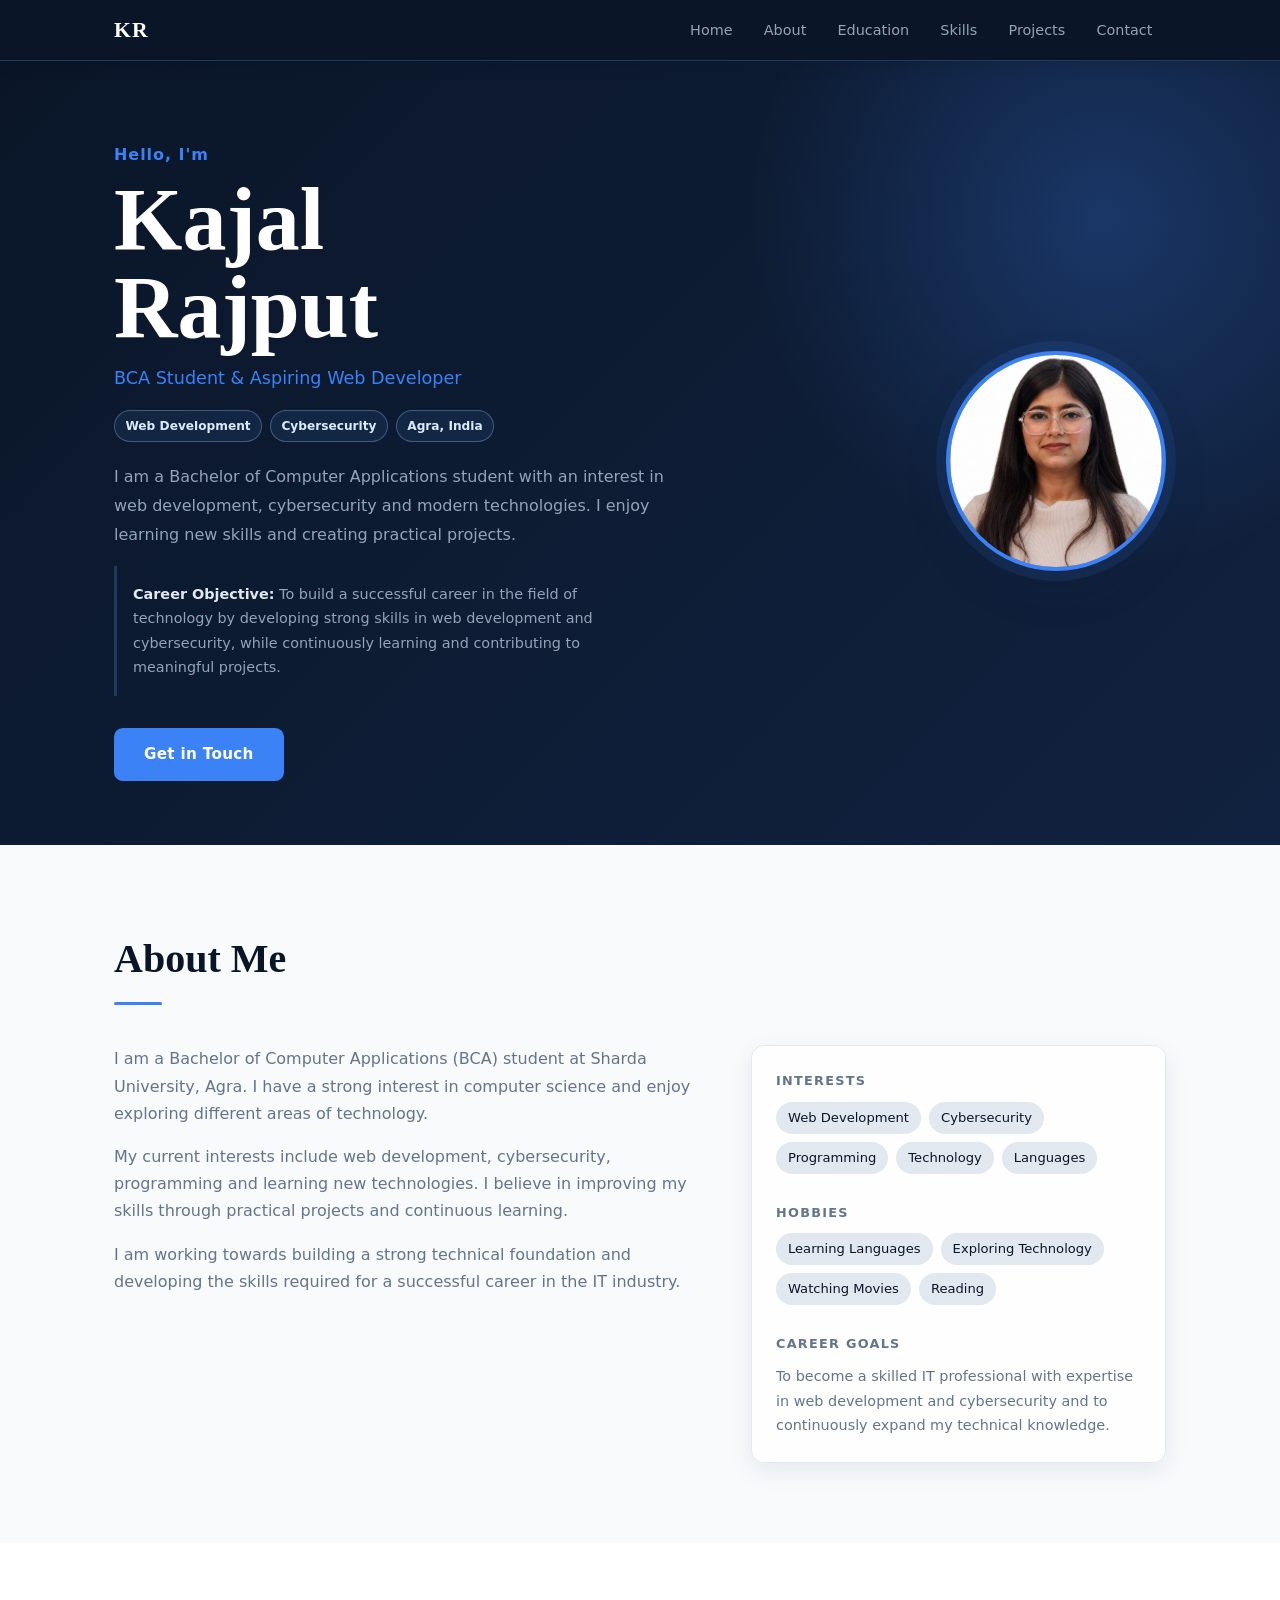
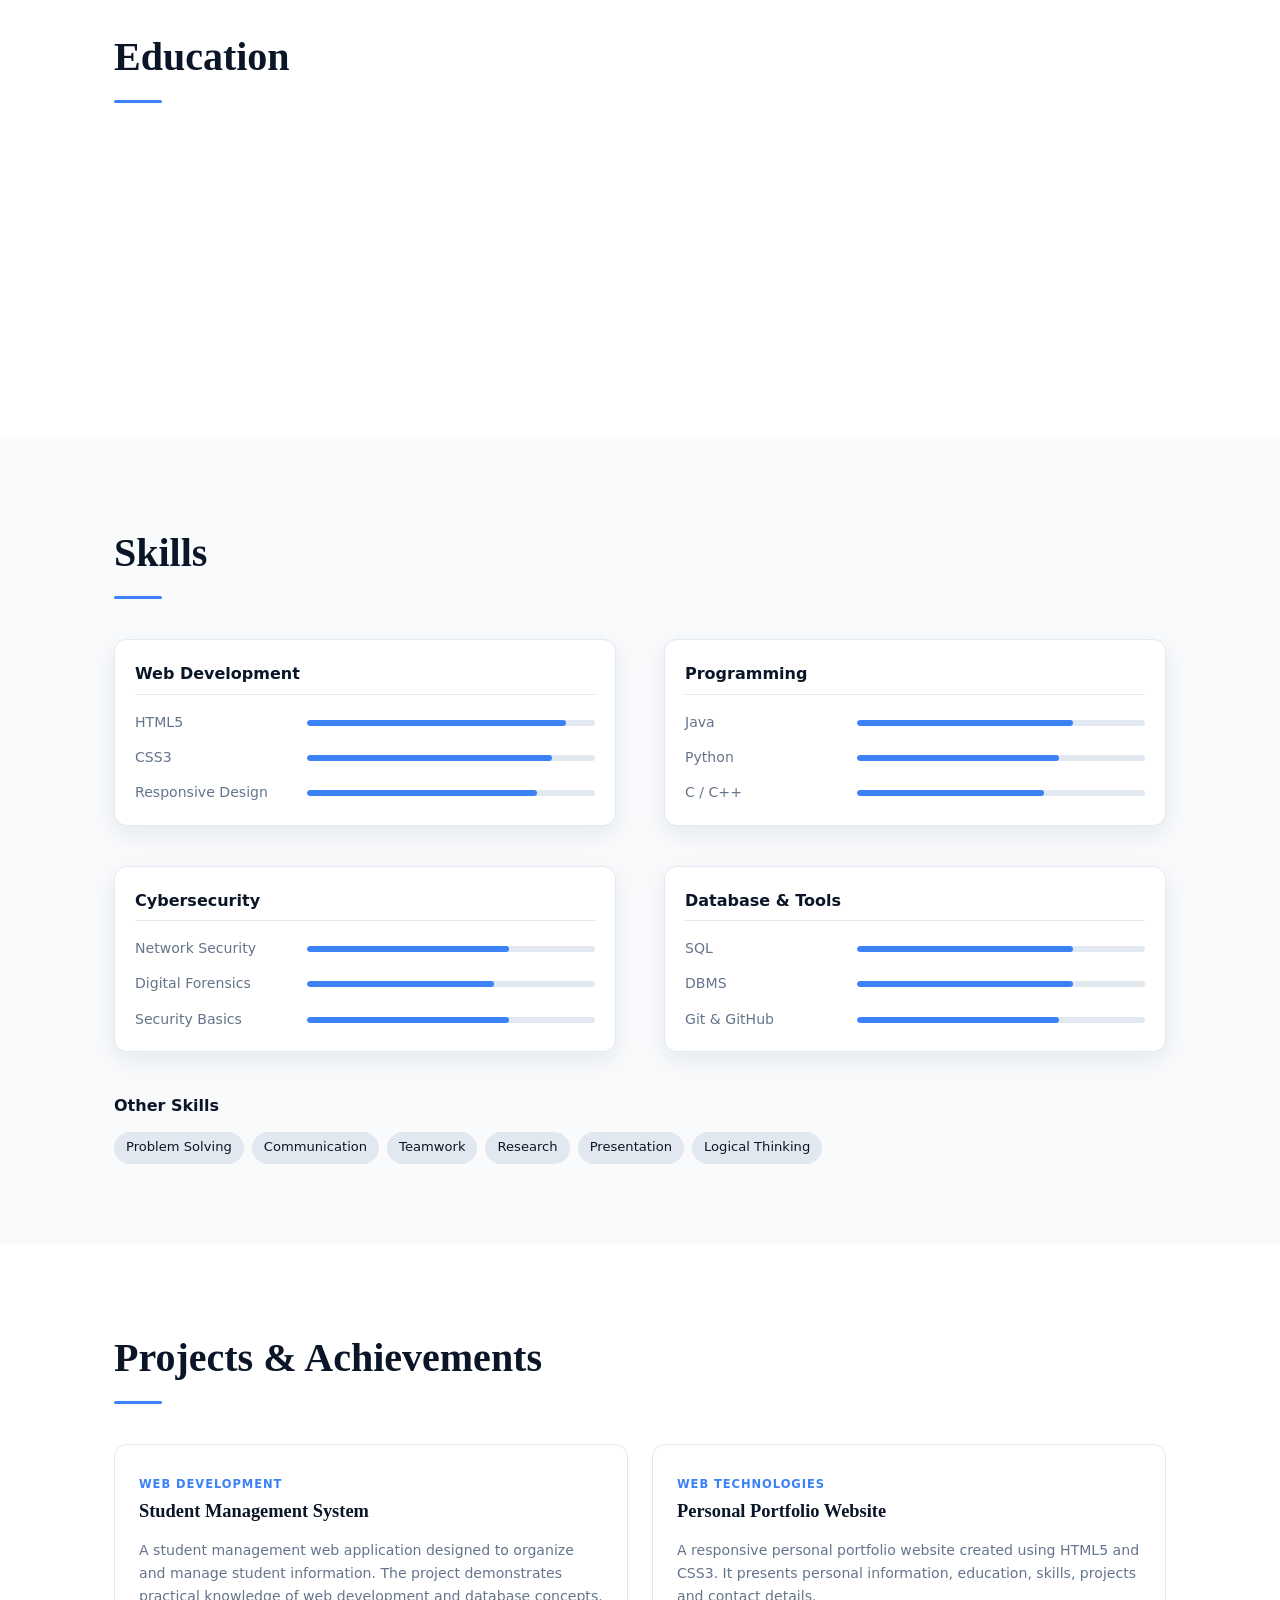
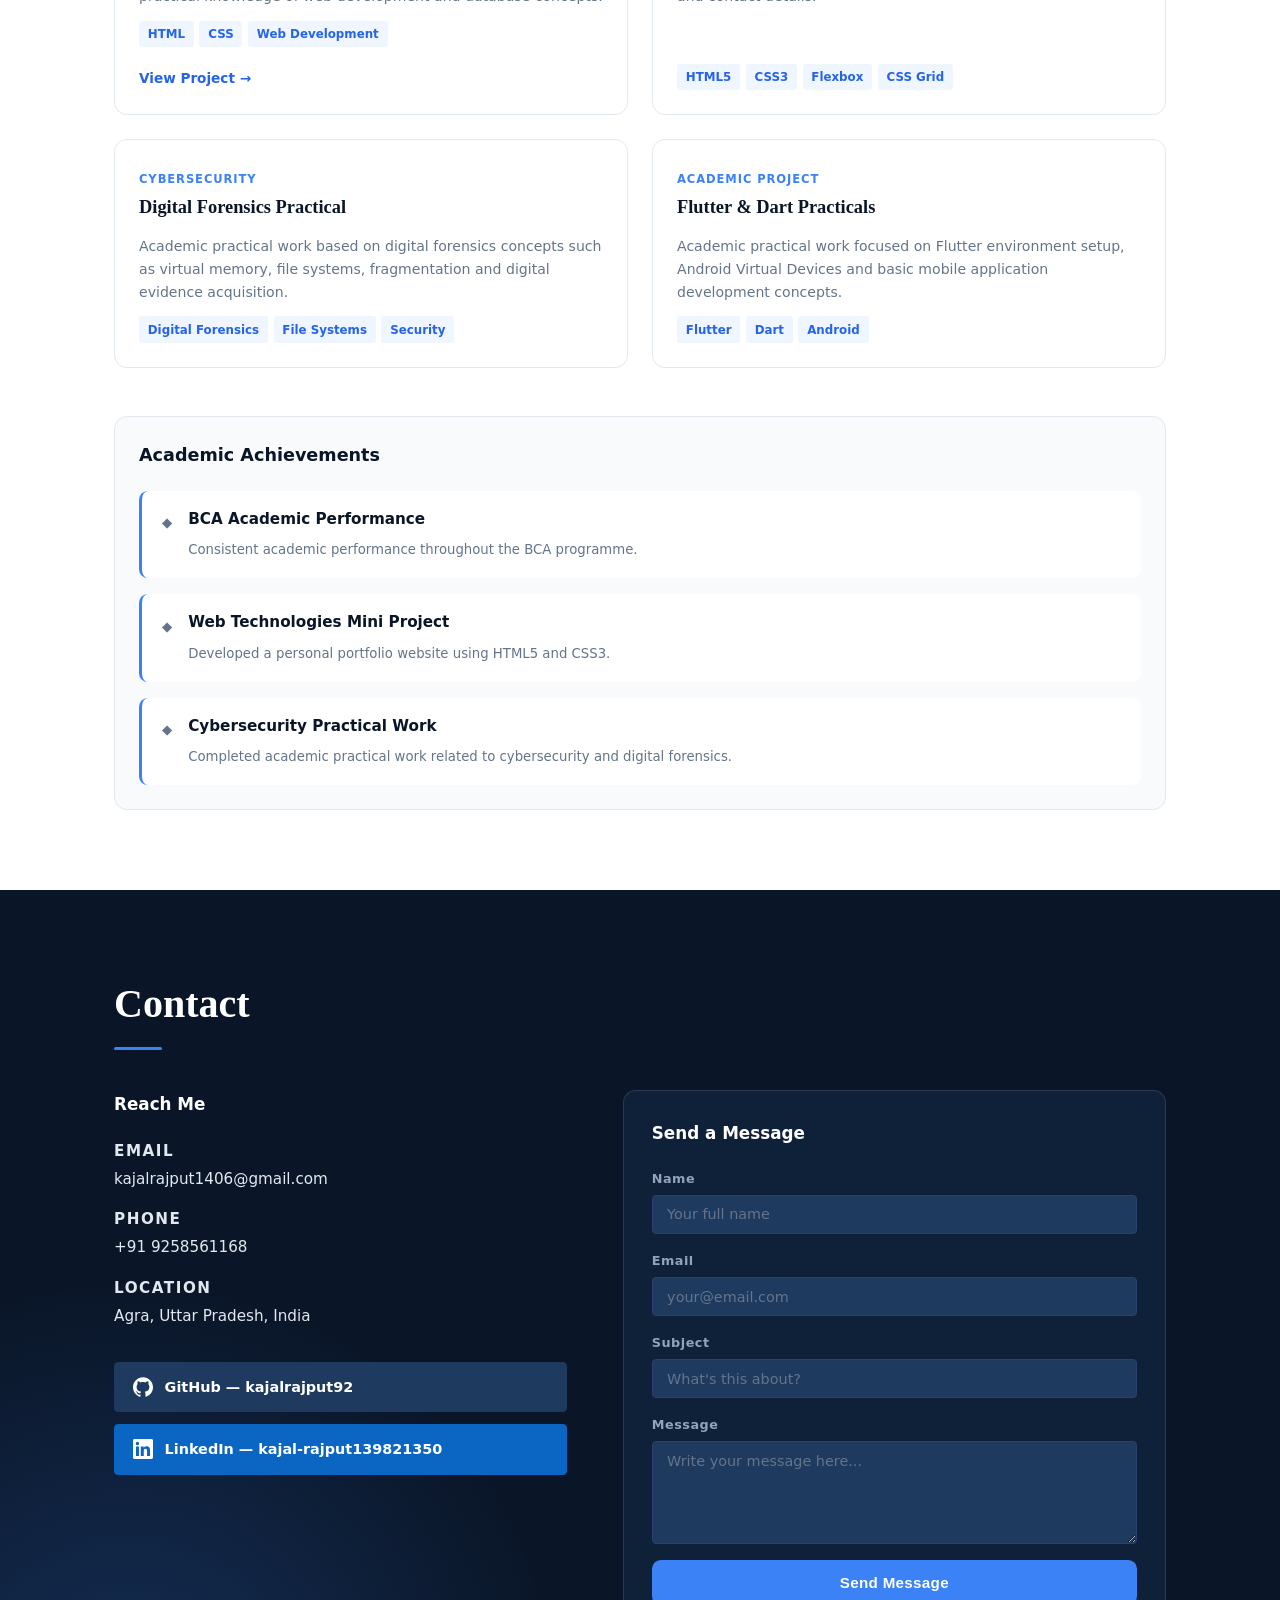
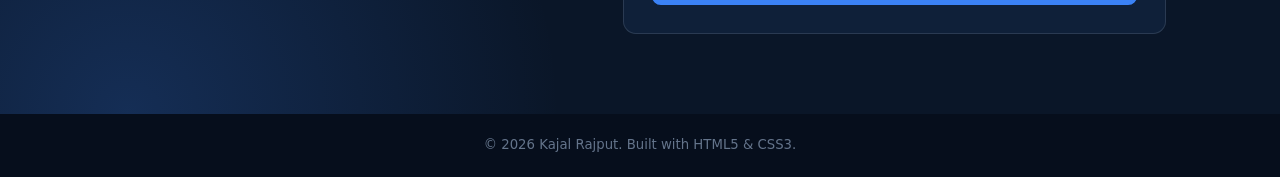
==== personal-portfolio-website/index.html @ a8cb5bba "Add personal portfolio website" ====
<!DOCTYPE html><html lang="en"><head>
    <meta charset="UTF-8">
    <meta name="viewport" content="width=device-width, initial-scale=1.0"><title>Kajal Rajput — Portfolio</title>

<meta name="description" content="Portfolio of Kajal Rajput, a BCA student and aspiring web developer from Agra, India.">
<meta name="theme-color" content="#0a1628">
<link rel="stylesheet" href="style.css">

</head><body>
<a class="skip-link" href="#main-content">Skip to content</a>
<!-- ================= NAVIGATION ================= -->

<header class="site-header">

    <nav class="nav-container">

        <a href="#home" class="nav-logo">KR</a>

        <!-- CSS-only mobile menu -->
        <input type="checkbox" id="nav-check" class="nav-check">

        <label for="nav-check" class="nav-toggle" aria-label="Toggle navigation">
            &#9776;
        </label>

        <ul class="nav-links">
            <li><a href="#home">Home</a></li>
            <li><a href="#about">About</a></li>
            <li><a href="#education">Education</a></li>
            <li><a href="#skills">Skills</a></li>
            <li><a href="#projects">Projects</a></li>
            <li><a href="#contact">Contact</a></li>
        </ul>

    </nav>

</header>


<main id="main-content">

    <!-- ================= HOME ================= -->

    <section id="home" class="section hero-section">

        <div class="hero-inner">

            <div class="hero-text">

                <p class="hero-eyebrow">
                    Hello, I'm
                </p>

                <h1 class="hero-name">
                    Kajal<br>Rajput
                </h1>

                <p class="hero-role">
                    BCA Student &amp; Aspiring Web Developer
                </p>

                <ul class="hero-highlights" aria-label="Professional highlights">
                    <li>Web Development</li>
                    <li>Cybersecurity</li>
                    <li>Agra, India</li>
                </ul>

                <p class="hero-intro">
                    I am a Bachelor of Computer Applications student with
                    an interest in web development, cybersecurity and
                    modern technologies. I enjoy learning new skills
                    and creating practical projects.
                </p>

                <p class="hero-objective">
                    <strong>Career Objective:</strong>
                    To build a successful career in the field of technology
                    by developing strong skills in web development and
                    cybersecurity, while continuously learning and
                    contributing to meaningful projects.
                </p>

                <a href="#contact" class="btn-primary">
                    Get in Touch
                </a>

            </div>


            <div class="hero-photo-wrap">

                <div class="hero-photo-frame">

                    <img
                        src="profile photo.jpeg"
                        alt="Profile photograph of Kajal Rajput"
                        class="hero-photo"   
                    >

                </div>

            </div>

        </div>

    </section>


    <!-- ================= ABOUT ================= -->

    <section id="about" class="section about-section">

        <div class="container">

            <h2 class="section-title">
                About Me
            </h2>

            <div class="about-grid">

                <div class="about-bio">

                    <p>
                        I am a Bachelor of Computer Applications (BCA)
                        student at Sharda University, Agra. I have a
                        strong interest in computer science and enjoy
                        exploring different areas of technology.
                    </p>

                    <p>
                        My current interests include web development,
                        cybersecurity, programming and learning new
                        technologies. I believe in improving my skills
                        through practical projects and continuous learning.
                    </p>

                    <p>
                        I am working towards building a strong technical
                        foundation and developing the skills required for
                        a successful career in the IT industry.
                    </p>

                </div>


                <div class="about-meta">

                    <div class="meta-block">

                        <h3>Interests</h3>

                        <ul class="tag-list">
                            <li>Web Development</li>
                            <li>Cybersecurity</li>
                            <li>Programming</li>
                            <li>Technology</li>
                            <li>Languages</li>
                        </ul>

                    </div>


                    <div class="meta-block">

                        <h3>Hobbies</h3>

                        <ul class="tag-list">
                            <li>Learning Languages</li>
                            <li>Exploring Technology</li>
                            <li>Watching Movies</li>
                            <li>Reading</li>
                        </ul>

                    </div>


                    <div class="meta-block">

                        <h3>Career Goals</h3>

                        <p>
                            To become a skilled IT professional with
                            expertise in web development and cybersecurity
                            and to continuously expand my technical
                            knowledge.
                        </p>

                    </div>

                </div>

            </div>

        </div>

    </section>


    <!-- ================= EDUCATION ================= -->

    <section id="education" class="section education-section">

        <div class="container">

            <h2 class="section-title">
                Education
            </h2>

            <div class="table-wrap">

                <table class="edu-table">

                    <thead>
                        <tr>
                            <th>Qualification</th>
                            <th>Institution</th>
                            <th>Board / University</th>
                            <th>Year</th>
                            <th>Result</th>
                        </tr>
                    </thead>

                    <tbody>

                        <tr>
                            <td>
                                Bachelor of Computer Applications
                            </td>

                            <td>
                                Sharda University, Agra
                            </td>

                            <td>
                                University
                            </td>

                            <td>
                                2024 – 2027
                            </td>

                            <td>
                                Pursuing
                            </td>
                        </tr>


                        <tr>
                            <td>
                                Class XII
                            </td>

                            <td>
                                Boston Public School
                            </td>

                            <td>
                                CBSE
                            </td>

                            <td>
                                2023
                            </td>

                            <td>
                                85%
                            </td>
                        </tr>


                        <tr>
                            <td>
                                Class X
                            </td>

                            <td>
                                Sporting Angel's Kindergarten School
                            </td>

                            <td>
                                CBSE
                            </td>

                            <td>
                                2021
                            </td>

                            <td>
                                89%
                            </td>
                        </tr>

                    </tbody>

                </table>

            </div>

        </div>

    </section>


    <!-- ================= SKILLS ================= -->

    <section id="skills" class="section skills-section">

        <div class="container">

            <h2 class="section-title">
                Skills
            </h2>


            <div class="skills-grid">


                <!-- Web Development -->

                <div class="skill-group">

                    <h3>
                        Web Development
                    </h3>

                    <ul class="skill-list">

                        <li>
                            <span class="skill-name">
                                HTML5
                            </span>

                            <span class="skill-bar">
                                <span style="width: 90%;"></span>
                            </span>
                        </li>


                        <li>
                            <span class="skill-name">
                                CSS3
                            </span>

                            <span class="skill-bar">
                                <span style="width: 85%;"></span>
                            </span>
                        </li>


                        <li>
                            <span class="skill-name">
                                Responsive Design
                            </span>

                            <span class="skill-bar">
                                <span style="width: 80%;"></span>
                            </span>
                        </li>

                    </ul>

                </div>


                <!-- Programming -->

                <div class="skill-group">

                    <h3>
                        Programming
                    </h3>

                    <ul class="skill-list">

                        <li>
                            <span class="skill-name">
                                Java
                            </span>

                            <span class="skill-bar">
                                <span style="width: 75%;"></span>
                            </span>
                        </li>


                        <li>
                            <span class="skill-name">
                                Python
                            </span>

                            <span class="skill-bar">
                                <span style="width: 70%;"></span>
                            </span>
                        </li>


                        <li>
                            <span class="skill-name">
                                C / C++
                            </span>

                            <span class="skill-bar">
                                <span style="width: 65%;"></span>
                            </span>
                        </li>

                    </ul>

                </div>


                <!-- Cybersecurity -->

                <div class="skill-group">

                    <h3>
                        Cybersecurity
                    </h3>

                    <ul class="skill-list">

                        <li>
                            <span class="skill-name">
                                Network Security
                            </span>

                            <span class="skill-bar">
                                <span style="width: 70%;"></span>
                            </span>
                        </li>


                        <li>
                            <span class="skill-name">
                                Digital Forensics
                            </span>

                            <span class="skill-bar">
                                <span style="width: 65%;"></span>
                            </span>
                        </li>


                        <li>
                            <span class="skill-name">
                                Security Basics
                            </span>

                            <span class="skill-bar">
                                <span style="width: 70%;"></span>
                            </span>
                        </li>

                    </ul>

                </div>


                <!-- Database -->

                <div class="skill-group">

                    <h3>
                        Database &amp; Tools
                    </h3>

                    <ul class="skill-list">

                        <li>
                            <span class="skill-name">
                                SQL
                            </span>

                            <span class="skill-bar">
                                <span style="width: 75%;"></span>
                            </span>
                        </li>


                        <li>
                            <span class="skill-name">
                                DBMS
                            </span>

                            <span class="skill-bar">
                                <span style="width: 75%;"></span>
                            </span>
                        </li>


                        <li>
                            <span class="skill-name">
                                Git &amp; GitHub
                            </span>

                            <span class="skill-bar">
                                <span style="width: 70%;"></span>
                            </span>
                        </li>

                    </ul>

                </div>

            </div>


            <!-- Other Skills -->

            <div class="other-skills">

                <h3>
                    Other Skills
                </h3>

                <ul class="tag-list">

                    <li>Problem Solving</li>
                    <li>Communication</li>
                    <li>Teamwork</li>
                    <li>Research</li>
                    <li>Presentation</li>
                    <li>Logical Thinking</li>

                </ul>

            </div>

        </div>

    </section>


    <!-- ================= PROJECTS ================= -->

    <section id="projects" class="section projects-section">

        <div class="container">

            <h2 class="section-title">
                Projects &amp; Achievements
            </h2>


            <div class="projects-grid">


                <!-- Project 1 -->

                <article class="project-card">

                    <div class="project-header">

                        <span class="project-type">
                            Web Development
                        </span>

                        <h3>
                            Student Management System
                        </h3>

                    </div>

                    <p>
                        A student management web application designed
                        to organize and manage student information.
                        The project demonstrates practical knowledge
                        of web development and database concepts.
                    </p>

                    <ul class="project-tech">
                        <li>HTML</li>
                        <li>CSS</li>
                        <li>Web Development</li>
                    </ul>

                    <a
                        href="https://student-management-theta-fawn.vercel.app/"
                        target="_blank"
                        rel="noopener noreferrer"
                        class="project-link"
                    >
                        View Project →
                    </a>

                </article>


                <!-- Project 2 -->

                <article class="project-card">

                    <div class="project-header">

                        <span class="project-type">
                            Web Technologies
                        </span>

                        <h3>
                            Personal Portfolio Website
                        </h3>

                    </div>

                    <p>
                        A responsive personal portfolio website created
                        using HTML5 and CSS3. It presents personal
                        information, education, skills, projects and
                        contact details.
                    </p>

                    <ul class="project-tech">
                        <li>HTML5</li>
                        <li>CSS3</li>
                        <li>Flexbox</li>
                        <li>CSS Grid</li>
                    </ul>

                </article>


                <!-- Project 3 -->

                <article class="project-card">

                    <div class="project-header">

                        <span class="project-type">
                            Cybersecurity
                        </span>

                        <h3>
                            Digital Forensics Practical
                        </h3>

                    </div>

                    <p>
                        Academic practical work based on digital
                        forensics concepts such as virtual memory,
                        file systems, fragmentation and digital
                        evidence acquisition.
                    </p>

                    <ul class="project-tech">
                        <li>Digital Forensics</li>
                        <li>File Systems</li>
                        <li>Security</li>
                    </ul>

                </article>


                <!-- Project 4 -->

                <article class="project-card">

                    <div class="project-header">

                        <span class="project-type">
                            Academic Project
                        </span>

                        <h3>
                            Flutter &amp; Dart Practicals
                        </h3>

                    </div>

                    <p>
                        Academic practical work focused on Flutter
                        environment setup, Android Virtual Devices
                        and basic mobile application development
                        concepts.
                    </p>

                    <ul class="project-tech">
                        <li>Flutter</li>
                        <li>Dart</li>
                        <li>Android</li>
                    </ul>

                </article>


            </div>


            <!-- Achievements -->

            <div class="achievements">

                <h3>
                    Academic Achievements
                </h3>

                <ul class="achievement-list">

                    <li>

                        <span class="ach-icon">
                            &#9670;
                        </span>

                        <div>
                            <strong>
                                BCA Academic Performance
                            </strong>

                            <span>
                                Consistent academic performance
                                throughout the BCA programme.
                            </span>
                        </div>

                    </li>


                    <li>

                        <span class="ach-icon">
                            &#9670;
                        </span>

                        <div>
                            <strong>
                                Web Technologies Mini Project
                            </strong>

                            <span>
                                Developed a personal portfolio website
                                using HTML5 and CSS3.
                            </span>
                        </div>

                    </li>


                    <li>

                        <span class="ach-icon">
                            &#9670;
                        </span>

                        <div>
                            <strong>
                                Cybersecurity Practical Work
                            </strong>

                            <span>
                                Completed academic practical work related
                                to cybersecurity and digital forensics.
                            </span>
                        </div>

                    </li>

                </ul>

            </div>

        </div>

    </section>


    <!-- ================= CONTACT ================= -->

    <section id="contact" class="section contact-section">

        <div class="container">

            <h2 class="section-title">
                Contact
            </h2>

            <div class="contact-grid">

                <!-- Contact Information -->

                <div class="contact-info">

                    <h3>Reach Me</h3>

                    <ul class="contact-details">

                        <li>
                            <span class="contact-label">
                                Email
                            </span>

                            <a href="mailto:kajalrajput1406@gmail.com">
                                kajalrajput1406@gmail.com
                            </a>
                        </li>


                        <li>
                            <span class="contact-label">
                                Phone
                            </span>

                            <a href="tel:+919258561168">
                                +91 9258561168
                            </a>
                        </li>


                        <li>
                            <span class="contact-label">
                                Location
                            </span>

                            <span>
                                Agra, Uttar Pradesh, India
                            </span>
                        </li>

                    </ul>


                    <!-- Social Media Links -->

                    <div class="social-links">

                        <a
                            href="https://github.com/kajalrajput92"
                            target="_blank"
                            class="social-btn github"
                        >
                        <svg viewBox="0 0 24 24" width="20" height="20" fill="currentColor" aria-hidden="true">
                  <path
                    d="M12 .297c-6.63 0-12 5.373-12 12 0 5.303 3.438 9.8 8.205 11.385.6.113.82-.258.82-.577 0-.285-.01-1.04-.015-2.04-3.338.724-4.042-1.61-4.042-1.61-.546-1.387-1.333-1.757-1.333-1.757-1.089-.745.083-.729.083-.729 1.205.084 1.838 1.236 1.838 1.236 1.07 1.835 2.809 1.305 3.495.998.108-.776.417-1.305.76-1.605-2.665-.3-5.466-1.332-5.466-5.93 0-1.31.465-2.38 1.235-3.22-.135-.303-.54-1.523.105-3.176 0 0 1.005-.322 3.3 1.23.96-.267 1.98-.399 3-.405 1.02.006 2.04.138 3 .405 2.28-1.552 3.285-1.23 3.285-1.23.645 1.653.24 2.873.12 3.176.765.84 1.23 1.91 1.23 3.22 0 4.61-2.805 5.625-5.475 5.92.42.36.81 1.096.81 2.22 0 1.606-.015 2.896-.015 3.286 0 .315.21.69.825.57C20.565 22.092 24 17.592 24 12.297c0-6.627-5.373-12-12-12" />
                </svg>
                            GitHub — kajalrajput92
                        </a>

                        <a
                            href="https://www.linkedin.com/in/kajal-rajput139821350/"
                            target="_blank"
                            class="social-btn linkedin"
                        >
                        <svg viewBox="0 0 24 24" width="20" height="20" fill="currentColor" aria-hidden="true">
                  <path
                    d="M20.447 20.452h-3.554v-5.569c0-1.328-.027-3.037-1.852-3.037-1.853 0-2.136 1.445-2.136 2.939v5.667H9.351V9h3.414v1.561h.046c.477-.9 1.637-1.85 3.37-1.85 3.601 0 4.267 2.37 4.267 5.455v6.286zM5.337 7.433a2.062 2.062 0 01-2.063-2.065 2.064 2.064 0 112.063 2.065zm1.782 13.019H3.555V9h3.564v11.452zM22.225 0H1.771C.792 0 0 .774 0 1.729v20.542C0 23.227.792 24 1.771 24h20.451C23.2 24 24 23.227 24 22.271V1.729C24 .774 23.2 0 22.222 0h.003z" />
                </svg>
                            LinkedIn — kajal-rajput139821350
                        </a>

                    </div>

                </div>


                <!-- Contact Form -->

                <div class="contact-form-wrap">

                    <h3>Send a Message</h3>

                    <form class="contact-form" action="mailto:kajalrajput1406@gmail.com" method="post" enctype="text/plain">

                        <div class="form-row">

                            <label for="name">
                                Name
                            </label>

                            <input
                                type="text"
                                id="name"
                                name="name"
                                placeholder="Your full name"
                                required
                            >

                        </div>

                        <div class="form-row">

                            <label for="email">
                                Email
                            </label>

                            <input
                                type="email"
                                id="email"
                                name="email"
                                placeholder="your@email.com"
                                required
                            >

                        </div>


                        <div class="form-row">

                            <label for="subject">
                                Subject
                            </label>

                            <input
                                type="text"
                                id="subject"
                                name="subject"
                                placeholder="What's this about?"
                            >

                        </div>


                        <div class="form-row">

                            <label for="message">
                                Message
                            </label>

                            <textarea
                                id="message"
                                name="message"
                                rows="5"
                                placeholder="Write your message here..."
                            ></textarea>

                        </div>


                        <button type="submit" class="btn-primary">
                            Send Message
                        </button>

                    </form>

                </div>

            </div>

        </div>

    </section>

</main>


<!-- ================= FOOTER ================= -->

<footer class="site-footer">

    <div class="container">

        <p>
            &copy; 2026 Kajal Rajput. Built with HTML5 &amp; CSS3.
        </p>

    </div>

</footer>

</body>
</html>
---- personal-portfolio-website/style.css ----
/* =====================================================
KAJAL RAJPUT — PERSONAL PORTFOLIO
HTML5 + CSS3 ONLY
===================================================== */

/* ================= RESET & BASE ================= */

*,
*::before,
*::after {
box-sizing: border-box;
margin: 0;
padding: 0;
}

:root {

--navy: #0A1628;
--navy-mid: #112240;
--navy-soft: #1E3A5F;

--blue: #3B82F6;
--blue-dark: #2563EB;

--slate: #64748B;
--muted: #94A3B8;

--border: #E2E8F0;
--surface: #F8FAFC;

--white: #FFFFFF;

--font-serif: Georgia, "Times New Roman", serif;

--font-sans:
    system-ui,
    -apple-system,
    "Segoe UI",
    Roboto,
    sans-serif;

--section-pad: 5rem 0;

--container: 1100px;

}

html {
scroll-behavior: smooth;
font-size: 16px;
}

body {
font-family: var(--font-sans);
background-color: var(--white);
color: var(--navy);

line-height: 1.7;

-webkit-font-smoothing: antialiased;

}

img {
max-width: 100%;
display: block;
}

a {
color: inherit;
text-decoration: none;
}

ul {
list-style: none;
}

/* ================= COMMON ================= */

.container {

max-width: var(--container);

margin: 0 auto;

padding: 0 1.5rem;

}

.section {
padding: var(--section-pad);
}

.section-title {

font-family: var(--font-serif);

font-size: clamp(1.8rem, 4vw, 2.5rem);

font-weight: 700;

color: var(--navy);

margin-bottom: 2.5rem;

position: relative;

padding-bottom: 0.75rem;

}

.section-title::after {

content: "";

position: absolute;

bottom: 0;

left: 0;

width: 3rem;

height: 3px;

background: var(--blue);

border-radius: 2px;

}

.btn-primary {

display: inline-block;

background: var(--blue);

color: var(--white);

font-size: 0.95rem;

font-weight: 600;

padding: 0.75rem 1.75rem;

border: 2px solid var(--blue);

border-radius: 4px;

cursor: pointer;

transition:
    background 0.2s,
    color 0.2s,
    border-color 0.2s;

letter-spacing: 0.02em;

}

.btn-primary:hover,
.btn-primary:focus {

background: var(--blue-dark);

border-color: var(--blue-dark);

outline: none;

}

.tag-list {

display: flex;

flex-wrap: wrap;

gap: 0.5rem;

margin-top: 0.5rem;

}

.tag-list li {

background: var(--border);

color: var(--navy);

font-size: 0.82rem;

font-weight: 500;

padding: 0.3rem 0.75rem;

border-radius: 20px;

transition:
    background 0.2s,
    transform 0.2s;

}

.tag-list li:hover {

background: #DBEAFE;

transform: translateY(-2px);

}

/* ================= NAVIGATION ================= */

.site-header {

position: sticky;

top: 0;

z-index: 100;

background: var(--navy);

border-bottom: 1px solid var(--navy-soft);

}

.nav-container {

max-width: var(--container);

margin: 0 auto;

padding: 0 1.5rem;

display: flex;

align-items: center;

justify-content: space-between;

height: 3.75rem;

}

.nav-logo {

font-family: var(--font-serif);

font-size: 1.35rem;

font-weight: 700;

color: var(--white);

letter-spacing: 0.05em;

transition: color 0.2s;

}

.nav-logo:hover {
color: var(--blue);
}

.nav-links {

display: flex;

gap: 0.25rem;

}

.nav-links a {

color: var(--muted);

font-size: 0.9rem;

font-weight: 500;

padding: 0.4rem 0.85rem;

border-radius: 3px;

transition:
    color 0.2s,
    background 0.2s;

}

.nav-links a:hover,
.nav-links a:focus {

color: var(--white);

background: var(--navy-soft);

outline: none;

}

/* CSS-only mobile navigation */

.nav-check {
display: none;
}

.nav-toggle {

display: none;

color: var(--white);

font-size: 1.4rem;

cursor: pointer;

padding: 0.25rem 0.5rem;

user-select: none;

line-height: 1;

}

/* ================= HERO ================= */

.hero-section {

background:
    linear-gradient(
        135deg,
        var(--navy) 0%,
        var(--navy-mid) 100%
    );

color: var(--white);

padding: 5rem 0 4rem;

}

.hero-inner {

max-width: var(--container);

margin: 0 auto;

padding: 0 1.5rem;

display: grid;

grid-template-columns: 1fr auto;

gap: 3rem;

align-items: center;

}

.hero-eyebrow {

font-size: 1rem;

color: var(--blue);

font-weight: 600;

letter-spacing: 0.06em;

margin-bottom: 0.5rem;

}

.hero-name {

font-family: var(--font-serif);

font-size: clamp(3rem, 8vw, 5.5rem);

font-weight: 700;

line-height: 1;

color: var(--white);

margin-bottom: 0.75rem;

}

.hero-role {

font-size: 1.1rem;

color: var(--blue);

font-weight: 500;

margin-bottom: 1.25rem;

}

.hero-intro {

font-size: 1rem;

color: var(--muted);

max-width: 55ch;

margin-bottom: 1rem;

line-height: 1.8;

}

.hero-objective {

font-size: 0.9rem;

color: var(--muted);

max-width: 55ch;

margin-bottom: 2rem;

line-height: 1.7;

padding: 1rem;

border-left: 3px solid var(--navy-soft);

}

.hero-objective strong {
color: var(--border);
}

/* Profile Photo */

.hero-photo-frame {

width: 220px;

height: 220px;

border-radius: 50%;

overflow: hidden;

border: 4px solid var(--blue);

background: var(--navy-soft);

}

.hero-photo {

width: 100%;

height: 100%;

object-fit: cover;

}

.hero-photo-placeholder {

display: none;

align-items: center;

justify-content: center;

width: 100%;

height: 100%;

font-family: var(--font-serif);

font-size: 3.5rem;

font-weight: 700;

color: var(--blue);

}

/* ================= ABOUT ================= */

.about-section {
background: var(--surface);
}

.about-grid {

display: grid;

grid-template-columns: 1.4fr 1fr;

gap: 3.5rem;

align-items: start;

}

.about-bio p {

color: var(--slate);

margin-bottom: 1rem;

max-width: 65ch;

}

.meta-block {

margin-bottom: 1.75rem;

}

.meta-block:last-child {
margin-bottom: 0;
}

.meta-block h3 {

font-size: 0.8rem;

font-weight: 700;

letter-spacing: 0.1em;

text-transform: uppercase;

color: var(--slate);

margin-bottom: 0.6rem;

}

.meta-block p {

font-size: 0.9rem;

color: var(--slate);

max-width: 40ch;

}

/* ================= EDUCATION ================= */

.education-section {
background: var(--white);
}

.table-wrap {

overflow-x: auto;

border-radius: 6px;

border: 1px solid var(--border);

}

.edu-table {

width: 100%;

border-collapse: collapse;

font-size: 0.92rem;

}

.edu-table thead {

background: var(--navy);

color: var(--white);

}

.edu-table th {

padding: 0.9rem 1.1rem;

text-align: left;

font-weight: 600;

font-size: 0.82rem;

letter-spacing: 0.04em;

}

.edu-table tbody tr {

border-bottom: 1px solid var(--border);

transition: background 0.15s;

}

.edu-table tbody tr:last-child {
border-bottom: none;
}

.edu-table tbody tr:hover {
background: var(--surface);
}

.edu-table td {

padding: 0.9rem 1.1rem;

color: var(--slate);

vertical-align: top;

}

.edu-table td:first-child {

color: var(--navy);

font-weight: 600;

}

/* ================= SKILLS ================= */

.skills-section {
background: var(--surface);
}

.skills-grid {

display: grid;

grid-template-columns: repeat(2, 1fr);

gap: 2.5rem 3rem;

margin-bottom: 2.5rem;

}

.skill-group h3 {

font-size: 1rem;

font-weight: 700;

color: var(--navy);

margin-bottom: 1rem;

padding-bottom: 0.4rem;

border-bottom: 1px solid var(--border);

}

.skill-list {

display: flex;

flex-direction: column;

gap: 0.7rem;

}

.skill-list li {

display: flex;

align-items: center;

gap: 0.75rem;

}

.skill-name {

min-width: 160px;

font-size: 0.88rem;

color: var(--slate);

flex-shrink: 0;

}

.skill-bar {

flex: 1;

height: 6px;

background: var(--border);

border-radius: 3px;

overflow: hidden;

}

.skill-bar span {

display: block;

height: 100%;

background: var(--blue);

border-radius: 3px;

}

.other-skills h3 {

font-size: 1rem;

font-weight: 700;

color: var(--navy);

margin-bottom: 0.75rem;

}

/* ================= PROJECTS ================= */

.projects-section {
background: var(--white);
}

.projects-grid {

display: grid;

grid-template-columns: repeat(2, 1fr);

gap: 1.5rem;

margin-bottom: 3rem;

}

.project-card {

border: 1px solid var(--border);

border-radius: 6px;

padding: 1.5rem;

transition:
    border-color 0.2s,
    box-shadow 0.2s,
    transform 0.2s;

display: flex;

flex-direction: column;

gap: 0.75rem;

}

.project-card:hover {

border-color: var(--blue);

box-shadow:
    0 4px 20px rgba(59, 130, 246, 0.1);

transform: translateY(-4px);

}

.project-type {

font-size: 0.72rem;

font-weight: 700;

letter-spacing: 0.08em;

text-transform: uppercase;

color: var(--blue);

}

.project-card h3 {

font-family: var(--font-serif);

font-size: 1.15rem;

font-weight: 700;

color: var(--navy);

}

.project-card p {

font-size: 0.88rem;

color: var(--slate);

line-height: 1.65;

flex: 1;

}

.project-tech {

display: flex;

flex-wrap: wrap;

gap: 0.35rem;

margin-top: auto;

}

.project-tech li {

font-size: 0.74rem;

font-weight: 600;

color: var(--blue-dark);

background: #EFF6FF;

padding: 0.2rem 0.55rem;

border-radius: 3px;

}

.project-link {

display: inline-block;

color: var(--blue-dark);

font-size: 0.85rem;

font-weight: 600;

margin-top: 0.5rem;

transition: color 0.2s;

}

.project-link:hover {
color: var(--navy);
}

/* ================= ACHIEVEMENTS ================= */

.achievements h3 {

font-size: 1.1rem;

font-weight: 700;

color: var(--navy);

margin-bottom: 1.25rem;

}

.achievement-list {

display: flex;

flex-direction: column;

gap: 1rem;

}

.achievement-list li {

display: flex;

align-items: flex-start;

gap: 1rem;

padding: 1rem 1.25rem;

background: var(--surface);

border-radius: 4px;

border-left: 3px solid var(--blue);

}

.ach-icon {

color: var(--blue);

font-size: 0.7rem;

margin-top: 0.35rem;

flex-shrink: 0;

}

.achievement-list strong {

display: block;

font-size: 0.95rem;

color: var(--navy);

margin-bottom: 0.15rem;

}

.achievement-list span {

font-size: 0.83rem;

color: var(--slate);

}

/* ================= CONTACT ================= */

.contact-section {

background: var(--navy);

color: var(--white);

}

.contact-section .section-title {
color: var(--white);
}

.contact-grid {

display: grid;

grid-template-columns: 1fr 1.2fr;

gap: 3.5rem;

align-items: start;

}

.contact-info h3,
.contact-form-wrap h3 {

font-size: 1.05rem;

font-weight: 700;

color: var(--white);

margin-bottom: 1.25rem;

}

.contact-details {

display: flex;

flex-direction: column;

gap: 0.9rem;

margin-bottom: 2rem;

}

.contact-details li {

display: flex;

flex-direction: column;

gap: 0.15rem;

}

.contact-label {

font-size: 0.72rem;

font-weight: 700;

letter-spacing: 0.1em;

text-transform: uppercase;

color: var(--muted);

}

.contact-details a,
.contact-details span {

color: var(--border);

font-size: 0.95rem;

transition: color 0.2s;

}

.contact-details a:hover {
color: var(--blue);
}

/* ================= SOCIAL LINKS ================= */

.social-links {

display: flex;

flex-direction: column;

gap: 0.75rem;

}

.social-btn {

display: flex;

align-items: center;

gap: 0.75rem;

padding: 0.75rem 1.1rem;

border-radius: 4px;

font-size: 0.9rem;

font-weight: 600;

border: 1px solid var(--navy-soft);

transition:
    background 0.2s,
    border-color 0.2s,
    color 0.2s;

}

.social-btn.github {

color: var(--white);

background: var(--navy-soft);

}

.social-btn.github:hover {

background: #333;

border-color: #555;

}

.social-btn.linkedin {

color: var(--white);

background: #0A66C2;

border-color: #0A66C2;

}

.social-btn.linkedin:hover {

background: #004182;

border-color: #004182;

}

/* ================= CONTACT FORM ================= */

.contact-form {

display: flex;

flex-direction: column;

gap: 1rem;

}

.form-row {

display: flex;

flex-direction: column;

gap: 0.35rem;

}

.form-row label {

font-size: 0.8rem;

font-weight: 600;

color: var(--muted);

letter-spacing: 0.04em;

}

.form-row input,
.form-row textarea {

background: var(--navy-soft);

border: 1px solid #2A4170;

border-radius: 4px;

padding: 0.65rem 0.9rem;

color: var(--white);

font-family: var(--font-sans);

font-size: 0.9rem;

transition: border-color 0.2s;

resize: vertical;

}

.form-row input::placeholder,
.form-row textarea::placeholder {
color: var(--slate);
}

.form-row input:focus,
.form-row textarea:focus {

outline: none;

border-color: var(--blue);

}

/* ================= FOOTER ================= */

.site-footer {

background: #060E1C;

padding: 1.25rem 0;

text-align: center;

}

.site-footer p {

font-size: 0.83rem;

color: var(--slate);

}

/* ================= TABLET ================= */

@media (max-width: 900px) {

:root {
    --section-pad: 3.5rem 0;
}


.hero-inner {

    grid-template-columns: 1fr;

    text-align: center;
}


.hero-text {
    order: 2;
}


.hero-photo-wrap {

    order: 1;

    margin: 0 auto;
}


.hero-intro,
.hero-objective {

    margin-left: auto;

    margin-right: auto;
}


.hero-objective {
    text-align: left;
}


.about-grid {

    grid-template-columns: 1fr;

    gap: 2rem;
}


.skills-grid {

    grid-template-columns: 1fr;

    gap: 2rem;
}


.projects-grid {

    grid-template-columns: repeat(2, 1fr);
}


.contact-grid {

    grid-template-columns: 1fr;

    gap: 2.5rem;
}


/* Mobile navigation */

.nav-links {

    display: none;

    flex-direction: column;

    position: absolute;

    top: 3.75rem;

    left: 0;

    right: 0;

    background: var(--navy);

    padding: 1rem 1.5rem;

    border-bottom: 1px solid var(--navy-soft);

    gap: 0.25rem;

    z-index: 99;
}


.nav-links a {
    padding: 0.6rem 0.85rem;
}


.nav-toggle {
    display: block;
}


.nav-check:checked ~ .nav-links {
    display: flex;
}


.nav-check:checked ~ .nav-toggle {
    color: var(--blue);
}

}

/* ================= MOBILE ================= */

@media (max-width: 580px) {

:root {
    --section-pad: 2.75rem 0;
}


.hero-name {

    font-size:
        clamp(
            2.5rem,
            12vw,
            3.5rem
        );
}


.hero-photo-frame {

    width: 160px;

    height: 160px;
}


.projects-grid {
    grid-template-columns: 1fr;
}


.skill-name {

    min-width: 130px;

    font-size: 0.82rem;
}


.edu-table th,
.edu-table td {

    padding:
        0.7rem
        0.75rem;

    font-size: 0.82rem;
}


.section-title {
    font-size: 1.6rem;
}

}

/* ================= REDUCED MOTION ================= */

@media (prefers-reduced-motion: reduce) {

html {
    scroll-behavior: auto;
}


*,
*::before,
*::after {

    transition: none !important;
}

}

/* ================= REFINED VISUAL LAYER ================= */

:root {
--shadow-sm: 0 8px 24px rgba(15, 35, 65, 0.08);
--shadow-lg: 0 18px 45px rgba(15, 35, 65, 0.14);
}

::selection { background: #bfdbfe; color: var(--navy); }
:focus-visible { outline: 3px solid #93c5fd; outline-offset: 3px; }
.skip-link { position: fixed; top: .75rem; left: 50%; z-index: 1000; padding: .65rem 1rem; border-radius: .5rem; background: var(--white); color: var(--navy); font-weight: 700; transform: translate(-50%, -150%); transition: transform .2s; }
.skip-link:focus { transform: translate(-50%, 0); }
.section { scroll-margin-top: 4rem; }
.site-header { box-shadow: 0 3px 16px rgba(0,0,0,.12); }
.btn-primary { border-radius: .55rem; transition: background .2s, color .2s, border-color .2s, transform .2s, box-shadow .2s; }
.btn-primary:hover, .btn-primary:focus { transform: translateY(-2px); box-shadow: 0 10px 20px rgba(37,99,235,.28); }
.hero-section { background: radial-gradient(circle at 86% 20%, rgba(59,130,246,.25), transparent 22rem), linear-gradient(135deg, var(--navy) 0%, var(--navy-mid) 100%); }
.hero-highlights { display: flex; flex-wrap: wrap; gap: .5rem; margin: -.25rem 0 1.35rem; }
.hero-highlights li { padding: .28rem .65rem; border: 1px solid rgba(147,197,253,.34); border-radius: 999px; background: rgba(30,58,95,.42); color: #dbeafe; font-size: .76rem; font-weight: 600; }
.hero-photo-frame { box-shadow: 0 0 0 10px rgba(59,130,246,.11), var(--shadow-lg); }
.about-meta { padding: 1.5rem; border: 1px solid var(--border); border-radius: .8rem; background: rgba(255,255,255,.76); box-shadow: var(--shadow-sm); }
.table-wrap { border-radius: .8rem; box-shadow: var(--shadow-sm); }
.skill-group { padding: 1.25rem; border: 1px solid var(--border); border-radius: .8rem; background: var(--white); box-shadow: var(--shadow-sm); }
.project-card { border-radius: .8rem; }
.achievements { padding: 1.5rem; border: 1px solid var(--border); border-radius: .8rem; background: var(--surface); }
.achievement-list li { background: var(--white); border-radius: .55rem; }
.contact-section { background-image: radial-gradient(circle at 10% 100%, rgba(59,130,246,.22), transparent 27rem); }
.contact-form-wrap { padding: 1.75rem; border: 1px solid rgba(148,163,184,.2); border-radius: .8rem; background: rgba(30,58,95,.32); }

@media (max-width: 900px) { .hero-highlights { justify-content: center; } }
@media (max-width: 580px) {
  .container, .hero-inner, .nav-container { padding-left: 1rem; padding-right: 1rem; }
  .about-meta, .skill-group, .achievements, .contact-form-wrap { padding: 1.15rem; }
}

/* ================= CSS-ONLY ANIMATIONS ================= */

@keyframes rise-in {
  from { opacity: 0; transform: translateY(24px); }
  to { opacity: 1; transform: translateY(0); }
}

@keyframes fade-in {
  from { opacity: 0; }
  to { opacity: 1; }
}

@keyframes gentle-float {
  0%, 100% { transform: translateY(0); }
  50% { transform: translateY(-10px); }
}

@keyframes fill-bar {
  from { transform: scaleX(0); }
  to { transform: scaleX(1); }
}

.hero-text > * {
  animation: rise-in .65s both cubic-bezier(.2, .75, .25, 1);
}

.hero-eyebrow { animation-delay: .05s; }
.hero-name { animation-delay: .12s; }
.hero-role { animation-delay: .2s; }
.hero-highlights { animation-delay: .27s; }
.hero-intro { animation-delay: .34s; }
.hero-objective { animation-delay: .41s; }
.hero-text .btn-primary { animation-delay: .48s; }

.hero-photo-wrap {
  animation: fade-in .8s both .25s;
}

.hero-photo-frame {
  animation: gentle-float 4s ease-in-out 1s infinite;
}

.section-title,
.about-bio,
.about-meta,
.table-wrap,
.skill-group,
.other-skills,
.project-card,
.achievements,
.contact-info,
.contact-form-wrap {
  animation: rise-in .65s both cubic-bezier(.2, .75, .25, 1);
}

.about-meta, .skill-group:nth-child(2), .project-card:nth-child(even), .contact-form-wrap { animation-delay: .12s; }
.skill-group:nth-child(3), .project-card:nth-child(3) { animation-delay: .2s; }
.skill-group:nth-child(4), .project-card:nth-child(4) { animation-delay: .28s; }

.skill-bar span {
  transform-origin: left center;
  animation: fill-bar 1.15s both .45s cubic-bezier(.2, .75, .25, 1);
}

.nav-links a { position: relative; }
.nav-links a::after {
  content: "";
  position: absolute;
  right: .85rem;
  bottom: .2rem;
  left: .85rem;
  height: 2px;
  border-radius: 99px;
  background: var(--blue);
  transform: scaleX(0);
  transition: transform .25s ease;
}
.nav-links a:hover::after, .nav-links a:focus::after { transform: scaleX(1); }

@media (prefers-reduced-motion: reduce) {
  *, *::before, *::after { animation: none !important; }
}
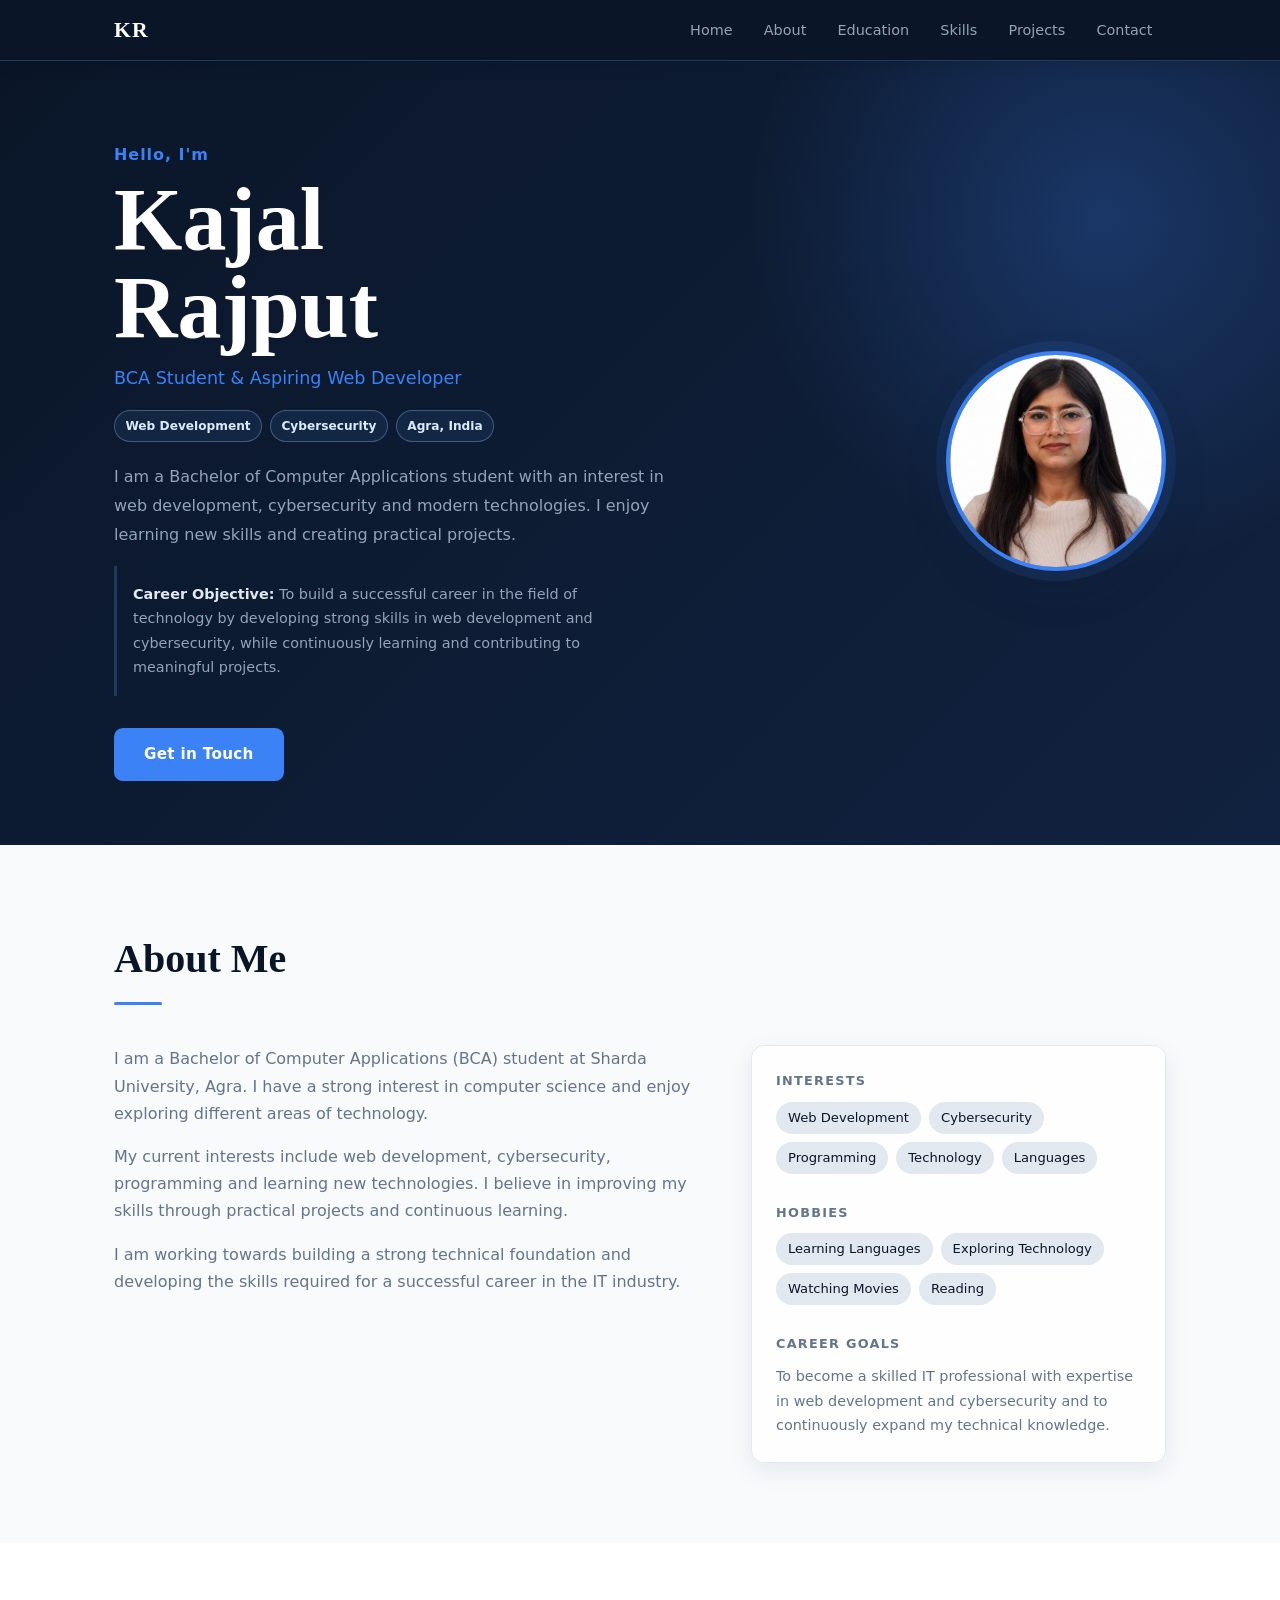
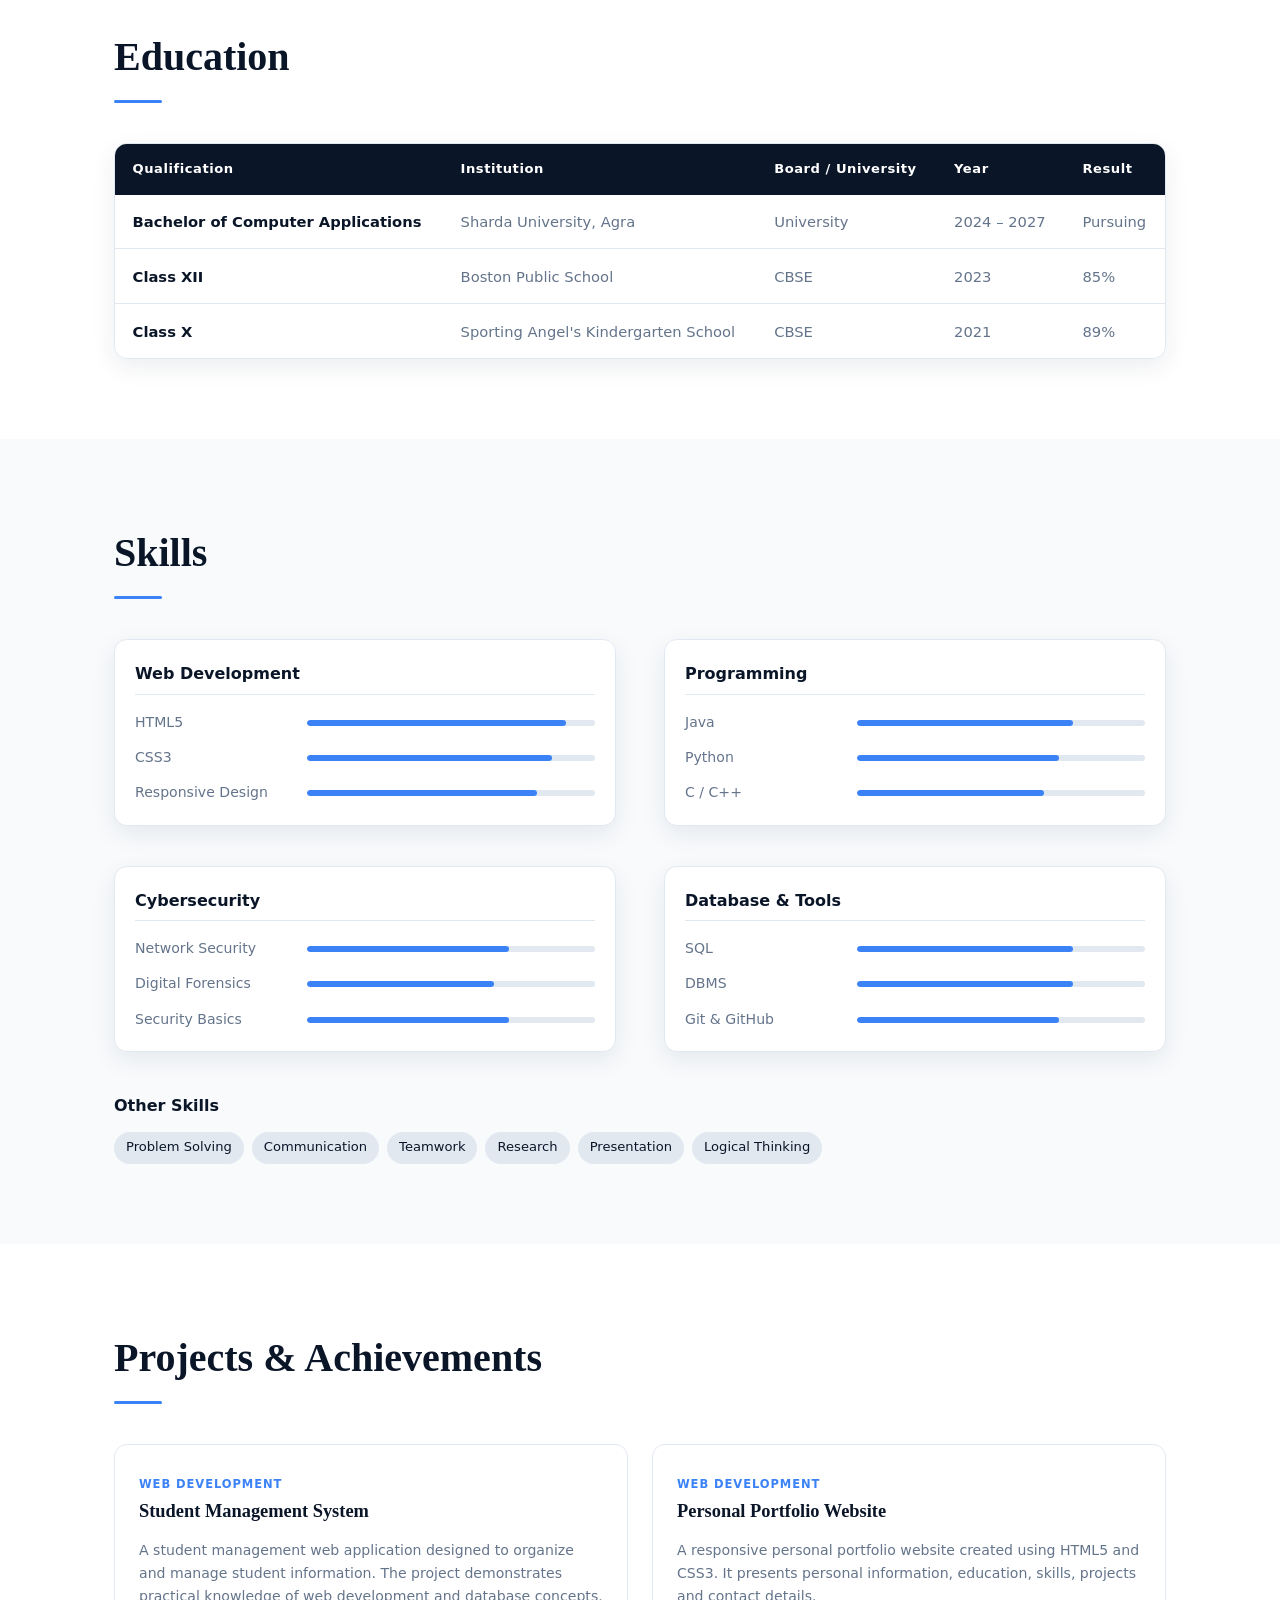
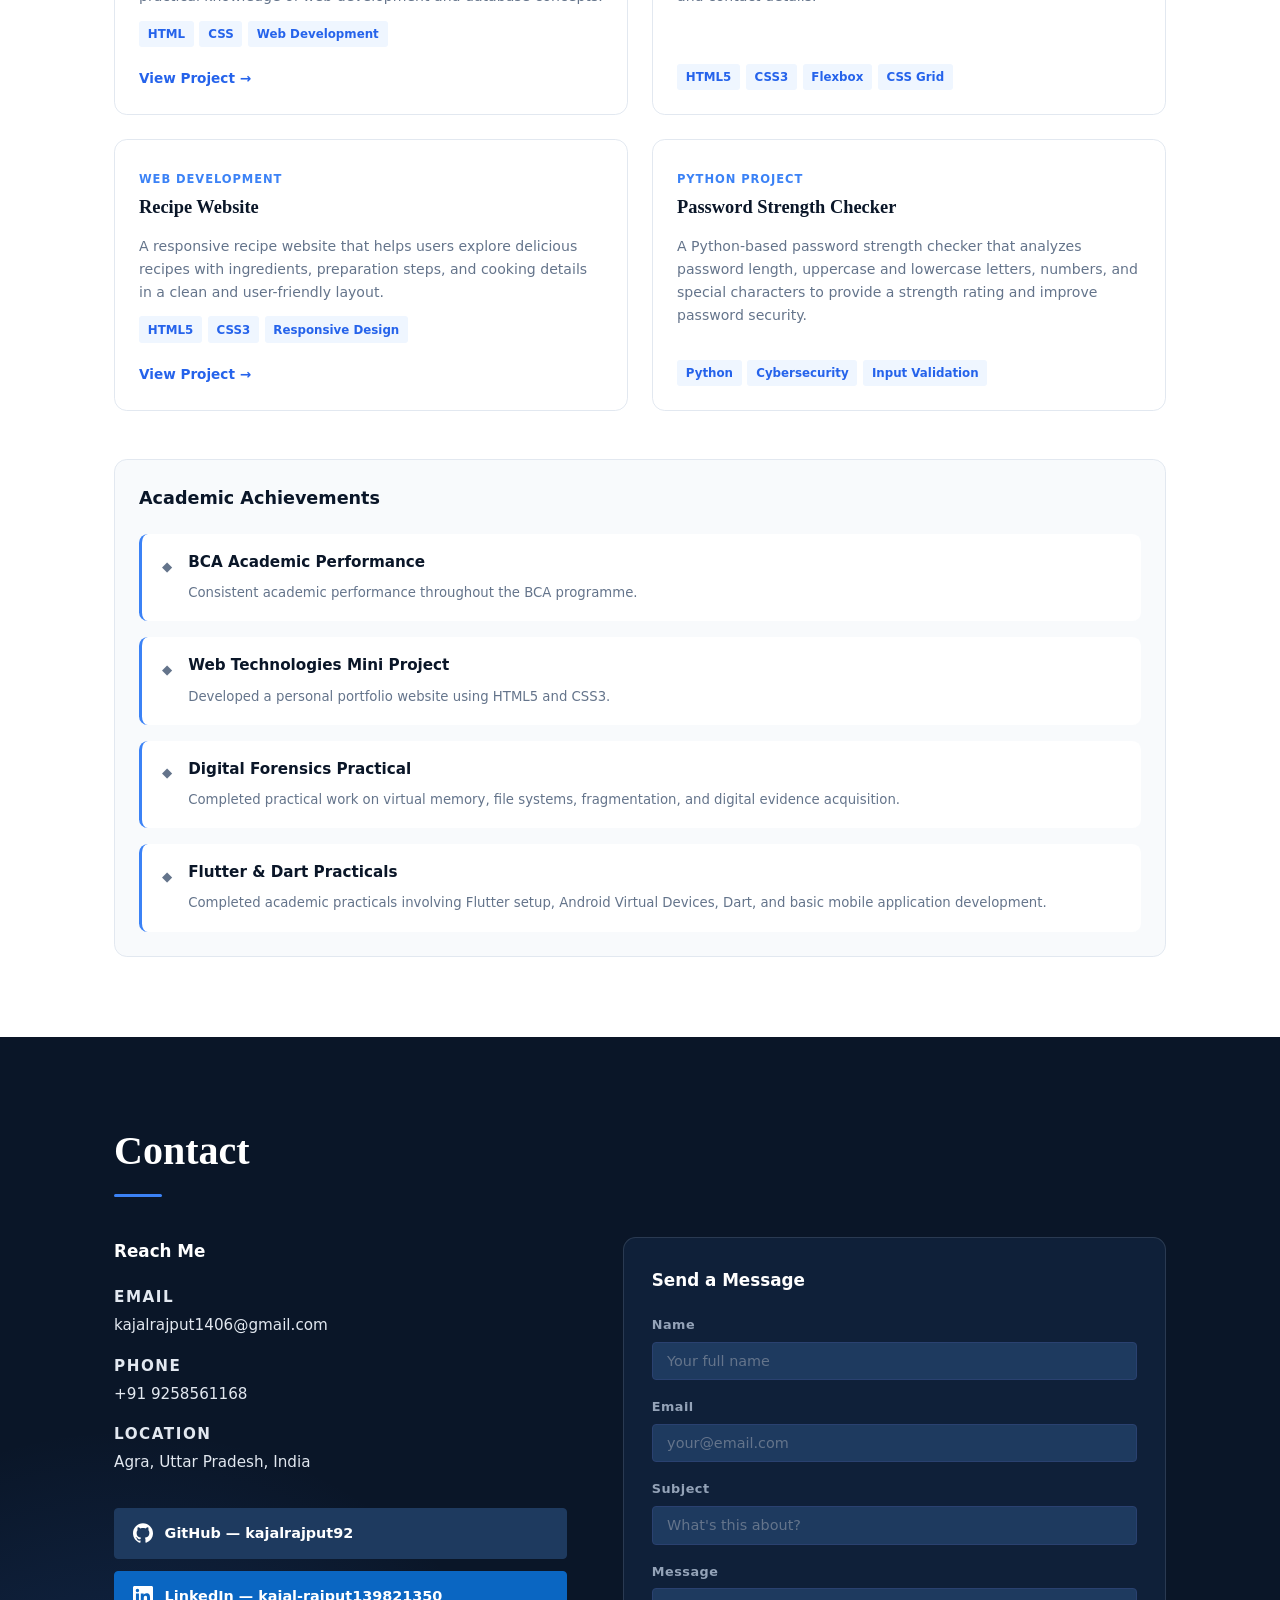
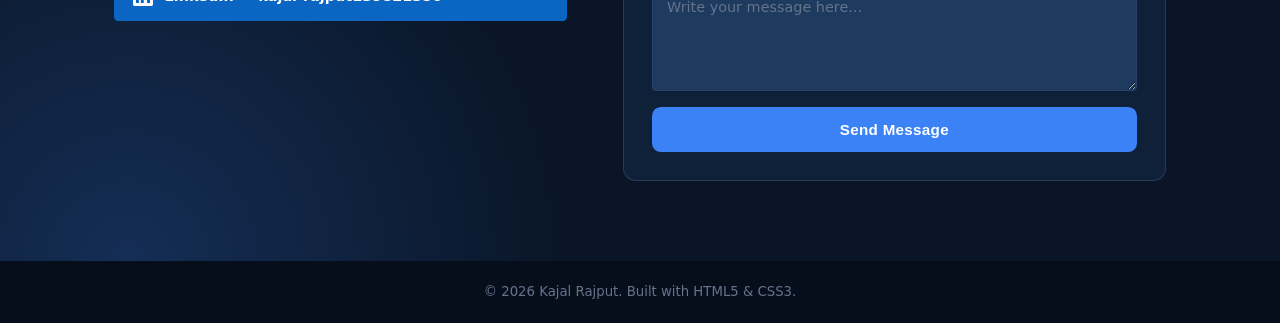
==== commit bba761f9: "Update personal portfolio projects and academic work" ====
--- a/personal-portfolio-website/index.html
+++ b/personal-portfolio-website/index.html
@@ -1,960 +1,943 @@
-<!DOCTYPE html><html lang="en"><head>
+<!DOCTYPE html>
+<html lang="en">
+
+<head>
     <meta charset="UTF-8">
-    <meta name="viewport" content="width=device-width, initial-scale=1.0"><title>Kajal Rajput — Portfolio</title>
-
-<meta name="description" content="Portfolio of Kajal Rajput, a BCA student and aspiring web developer from Agra, India.">
-<meta name="theme-color" content="#0a1628">
-<link rel="stylesheet" href="style.css">
-
-</head><body>
-<a class="skip-link" href="#main-content">Skip to content</a>
-<!-- ================= NAVIGATION ================= -->
-
-<header class="site-header">
-
-    <nav class="nav-container">
-
-        <a href="#home" class="nav-logo">KR</a>
-
-        <!-- CSS-only mobile menu -->
-        <input type="checkbox" id="nav-check" class="nav-check">
-
-        <label for="nav-check" class="nav-toggle" aria-label="Toggle navigation">
-            &#9776;
-        </label>
-
-        <ul class="nav-links">
-            <li><a href="#home">Home</a></li>
-            <li><a href="#about">About</a></li>
-            <li><a href="#education">Education</a></li>
-            <li><a href="#skills">Skills</a></li>
-            <li><a href="#projects">Projects</a></li>
-            <li><a href="#contact">Contact</a></li>
-        </ul>
-
-    </nav>
-
-</header>
-
-
-<main id="main-content">
-
-    <!-- ================= HOME ================= -->
-
-    <section id="home" class="section hero-section">
-
-        <div class="hero-inner">
-
-            <div class="hero-text">
-
-                <p class="hero-eyebrow">
-                    Hello, I'm
-                </p>
-
-                <h1 class="hero-name">
-                    Kajal<br>Rajput
-                </h1>
-
-                <p class="hero-role">
-                    BCA Student &amp; Aspiring Web Developer
-                </p>
-
-                <ul class="hero-highlights" aria-label="Professional highlights">
-                    <li>Web Development</li>
-                    <li>Cybersecurity</li>
-                    <li>Agra, India</li>
-                </ul>
-
-                <p class="hero-intro">
-                    I am a Bachelor of Computer Applications student with
-                    an interest in web development, cybersecurity and
-                    modern technologies. I enjoy learning new skills
-                    and creating practical projects.
-                </p>
-
-                <p class="hero-objective">
-                    <strong>Career Objective:</strong>
-                    To build a successful career in the field of technology
-                    by developing strong skills in web development and
-                    cybersecurity, while continuously learning and
-                    contributing to meaningful projects.
-                </p>
-
-                <a href="#contact" class="btn-primary">
-                    Get in Touch
-                </a>
+    <meta name="viewport" content="width=device-width, initial-scale=1.0">
+    <title>Kajal Rajput — Portfolio</title>
+
+    <meta name="description"
+        content="Portfolio of Kajal Rajput, a BCA student and aspiring web developer from Agra, India.">
+    <meta name="theme-color" content="#0a1628">
+    <link rel="stylesheet" href="style.css">
+
+</head>
+
+<body>
+    <a class="skip-link" href="#main-content">Skip to content</a>
+    <!-- ================= NAVIGATION ================= -->
+
+    <header class="site-header">
+
+        <nav class="nav-container">
+
+            <a href="#home" class="nav-logo">KR</a>
+
+            <!-- CSS-only mobile menu -->
+            <input type="checkbox" id="nav-check" class="nav-check">
+
+            <label for="nav-check" class="nav-toggle" aria-label="Toggle navigation">
+                &#9776;
+            </label>
+
+            <ul class="nav-links">
+                <li><a href="#home">Home</a></li>
+                <li><a href="#about">About</a></li>
+                <li><a href="#education">Education</a></li>
+                <li><a href="#skills">Skills</a></li>
+                <li><a href="#projects">Projects</a></li>
+                <li><a href="#contact">Contact</a></li>
+            </ul>
+
+        </nav>
+
+    </header>
+
+
+    <main id="main-content">
+
+        <!-- ================= HOME ================= -->
+
+        <section id="home" class="section hero-section">
+
+            <div class="hero-inner">
+
+                <div class="hero-text">
+
+                    <p class="hero-eyebrow">
+                        Hello, I'm
+                    </p>
+
+                    <h1 class="hero-name">
+                        Kajal<br>Rajput
+                    </h1>
+
+                    <p class="hero-role">
+                        BCA Student &amp; Aspiring Web Developer
+                    </p>
+
+                    <ul class="hero-highlights" aria-label="Professional highlights">
+                        <li>Web Development</li>
+                        <li>Cybersecurity</li>
+                        <li>Agra, India</li>
+                    </ul>
+
+                    <p class="hero-intro">
+                        I am a Bachelor of Computer Applications student with
+                        an interest in web development, cybersecurity and
+                        modern technologies. I enjoy learning new skills
+                        and creating practical projects.
+                    </p>
+
+                    <p class="hero-objective">
+                        <strong>Career Objective:</strong>
+                        To build a successful career in the field of technology
+                        by developing strong skills in web development and
+                        cybersecurity, while continuously learning and
+                        contributing to meaningful projects.
+                    </p>
+
+                    <a href="#contact" class="btn-primary">
+                        Get in Touch
+                    </a>
+
+                </div>
+
+
+                <div class="hero-photo-wrap">
+
+                    <div class="hero-photo-frame">
+
+                        <img src="profile photo.jpeg" alt="Profile photograph of Kajal Rajput" class="hero-photo">
+
+                    </div>
+
+                </div>
 
             </div>
 
-
-            <div class="hero-photo-wrap">
-
-                <div class="hero-photo-frame">
-
-                    <img
-                        src="profile photo.jpeg"
-                        alt="Profile photograph of Kajal Rajput"
-                        class="hero-photo"   
-                    >
+        </section>
+
+
+        <!-- ================= ABOUT ================= -->
+
+        <section id="about" class="section about-section">
+
+            <div class="container">
+
+                <h2 class="section-title">
+                    About Me
+                </h2>
+
+                <div class="about-grid">
+
+                    <div class="about-bio">
+
+                        <p>
+                            I am a Bachelor of Computer Applications (BCA)
+                            student at Sharda University, Agra. I have a
+                            strong interest in computer science and enjoy
+                            exploring different areas of technology.
+                        </p>
+
+                        <p>
+                            My current interests include web development,
+                            cybersecurity, programming and learning new
+                            technologies. I believe in improving my skills
+                            through practical projects and continuous learning.
+                        </p>
+
+                        <p>
+                            I am working towards building a strong technical
+                            foundation and developing the skills required for
+                            a successful career in the IT industry.
+                        </p>
+
+                    </div>
+
+
+                    <div class="about-meta">
+
+                        <div class="meta-block">
+
+                            <h3>Interests</h3>
+
+                            <ul class="tag-list">
+                                <li>Web Development</li>
+                                <li>Cybersecurity</li>
+                                <li>Programming</li>
+                                <li>Technology</li>
+                                <li>Languages</li>
+                            </ul>
+
+                        </div>
+
+
+                        <div class="meta-block">
+
+                            <h3>Hobbies</h3>
+
+                            <ul class="tag-list">
+                                <li>Learning Languages</li>
+                                <li>Exploring Technology</li>
+                                <li>Watching Movies</li>
+                                <li>Reading</li>
+                            </ul>
+
+                        </div>
+
+
+                        <div class="meta-block">
+
+                            <h3>Career Goals</h3>
+
+                            <p>
+                                To become a skilled IT professional with
+                                expertise in web development and cybersecurity
+                                and to continuously expand my technical
+                                knowledge.
+                            </p>
+
+                        </div>
+
+                    </div>
 
                 </div>
 
             </div>
 
+        </section>
+
+
+        <!-- ================= EDUCATION ================= -->
+
+        <section id="education" class="section education-section">
+
+            <div class="container">
+
+                <h2 class="section-title">
+                    Education
+                </h2>
+
+                <div class="table-wrap">
+
+                    <table class="edu-table">
+
+                        <thead>
+                            <tr>
+                                <th>Qualification</th>
+                                <th>Institution</th>
+                                <th>Board / University</th>
+                                <th>Year</th>
+                                <th>Result</th>
+                            </tr>
+                        </thead>
+
+                        <tbody>
+
+                            <tr>
+                                <td>
+                                    Bachelor of Computer Applications
+                                </td>
+
+                                <td>
+                                    Sharda University, Agra
+                                </td>
+
+                                <td>
+                                    University
+                                </td>
+
+                                <td>
+                                    2024 – 2027
+                                </td>
+
+                                <td>
+                                    Pursuing
+                                </td>
+                            </tr>
+
+
+                            <tr>
+                                <td>
+                                    Class XII
+                                </td>
+
+                                <td>
+                                    Boston Public School
+                                </td>
+
+                                <td>
+                                    CBSE
+                                </td>
+
+                                <td>
+                                    2023
+                                </td>
+
+                                <td>
+                                    85%
+                                </td>
+                            </tr>
+
+
+                            <tr>
+                                <td>
+                                    Class X
+                                </td>
+
+                                <td>
+                                    Sporting Angel's Kindergarten School
+                                </td>
+
+                                <td>
+                                    CBSE
+                                </td>
+
+                                <td>
+                                    2021
+                                </td>
+
+                                <td>
+                                    89%
+                                </td>
+                            </tr>
+
+                        </tbody>
+
+                    </table>
+
+                </div>
+
+            </div>
+
+        </section>
+
+
+        <!-- ================= SKILLS ================= -->
+
+        <section id="skills" class="section skills-section">
+
+            <div class="container">
+
+                <h2 class="section-title">
+                    Skills
+                </h2>
+
+
+                <div class="skills-grid">
+
+
+                    <!-- Web Development -->
+
+                    <div class="skill-group">
+
+                        <h3>
+                            Web Development
+                        </h3>
+
+                        <ul class="skill-list">
+
+                            <li>
+                                <span class="skill-name">
+                                    HTML5
+                                </span>
+
+                                <span class="skill-bar">
+                                    <span style="width: 90%;"></span>
+                                </span>
+                            </li>
+
+
+                            <li>
+                                <span class="skill-name">
+                                    CSS3
+                                </span>
+
+                                <span class="skill-bar">
+                                    <span style="width: 85%;"></span>
+                                </span>
+                            </li>
+
+
+                            <li>
+                                <span class="skill-name">
+                                    Responsive Design
+                                </span>
+
+                                <span class="skill-bar">
+                                    <span style="width: 80%;"></span>
+                                </span>
+                            </li>
+
+                        </ul>
+
+                    </div>
+
+
+                    <!-- Programming -->
+
+                    <div class="skill-group">
+
+                        <h3>
+                            Programming
+                        </h3>
+
+                        <ul class="skill-list">
+
+                            <li>
+                                <span class="skill-name">
+                                    Java
+                                </span>
+
+                                <span class="skill-bar">
+                                    <span style="width: 75%;"></span>
+                                </span>
+                            </li>
+
+
+                            <li>
+                                <span class="skill-name">
+                                    Python
+                                </span>
+
+                                <span class="skill-bar">
+                                    <span style="width: 70%;"></span>
+                                </span>
+                            </li>
+
+
+                            <li>
+                                <span class="skill-name">
+                                    C / C++
+                                </span>
+
+                                <span class="skill-bar">
+                                    <span style="width: 65%;"></span>
+                                </span>
+                            </li>
+
+                        </ul>
+
+                    </div>
+
+
+                    <!-- Cybersecurity -->
+
+                    <div class="skill-group">
+
+                        <h3>
+                            Cybersecurity
+                        </h3>
+
+                        <ul class="skill-list">
+
+                            <li>
+                                <span class="skill-name">
+                                    Network Security
+                                </span>
+
+                                <span class="skill-bar">
+                                    <span style="width: 70%;"></span>
+                                </span>
+                            </li>
+
+
+                            <li>
+                                <span class="skill-name">
+                                    Digital Forensics
+                                </span>
+
+                                <span class="skill-bar">
+                                    <span style="width: 65%;"></span>
+                                </span>
+                            </li>
+
+
+                            <li>
+                                <span class="skill-name">
+                                    Security Basics
+                                </span>
+
+                                <span class="skill-bar">
+                                    <span style="width: 70%;"></span>
+                                </span>
+                            </li>
+
+                        </ul>
+
+                    </div>
+
+
+                    <!-- Database -->
+
+                    <div class="skill-group">
+
+                        <h3>
+                            Database &amp; Tools
+                        </h3>
+
+                        <ul class="skill-list">
+
+                            <li>
+                                <span class="skill-name">
+                                    SQL
+                                </span>
+
+                                <span class="skill-bar">
+                                    <span style="width: 75%;"></span>
+                                </span>
+                            </li>
+
+
+                            <li>
+                                <span class="skill-name">
+                                    DBMS
+                                </span>
+
+                                <span class="skill-bar">
+                                    <span style="width: 75%;"></span>
+                                </span>
+                            </li>
+
+
+                            <li>
+                                <span class="skill-name">
+                                    Git &amp; GitHub
+                                </span>
+
+                                <span class="skill-bar">
+                                    <span style="width: 70%;"></span>
+                                </span>
+                            </li>
+
+                        </ul>
+
+                    </div>
+
+                </div>
+
+
+                <!-- Other Skills -->
+
+                <div class="other-skills">
+
+                    <h3>
+                        Other Skills
+                    </h3>
+
+                    <ul class="tag-list">
+
+                        <li>Problem Solving</li>
+                        <li>Communication</li>
+                        <li>Teamwork</li>
+                        <li>Research</li>
+                        <li>Presentation</li>
+                        <li>Logical Thinking</li>
+
+                    </ul>
+
+                </div>
+
+            </div>
+
+        </section>
+
+        <!-- ================= PROJECTS ================= -->
+
+        <section id="projects" class="section projects-section">
+
+            <div class="container">
+
+                <h2 class="section-title">
+                    Projects &amp; Achievements
+                </h2>
+
+
+                <div class="projects-grid">
+
+
+                    <!-- Project 1 -->
+
+                    <article class="project-card">
+
+                        <div class="project-header">
+
+                            <span class="project-type">
+                                Web Development
+                            </span>
+
+                            <h3>
+                                Student Management System
+                            </h3>
+
+                        </div>
+
+                        <p>
+                            A student management web application designed
+                            to organize and manage student information.
+                            The project demonstrates practical knowledge
+                            of web development and database concepts.
+                        </p>
+
+                        <ul class="project-tech">
+                            <li>HTML</li>
+                            <li>CSS</li>
+                            <li>Web Development</li>
+                        </ul>
+
+                        <a href="https://student-management-theta-fawn.vercel.app/" target="_blank"
+                            rel="noopener noreferrer" class="project-link">
+                            View Project →
+                        </a>
+
+                    </article>
+
+
+                    <!-- Project 2 -->
+
+                    <article class="project-card">
+
+                        <div class="project-header">
+
+                            <span class="project-type">
+                                Web Development
+                            </span>
+
+                            <h3>
+                                Personal Portfolio Website
+                            </h3>
+
+                        </div>
+
+                        <p>
+                            A responsive personal portfolio website created
+                            using HTML5 and CSS3. It presents personal
+                            information, education, skills, projects and
+                            contact details.
+                        </p>
+
+                        <ul class="project-tech">
+                            <li>HTML5</li>
+                            <li>CSS3</li>
+                            <li>Flexbox</li>
+                            <li>CSS Grid</li>
+                        </ul>
+
+                    </article>
+
+                    <!-- Project 3 -->
+                    <article class="project-card">
+                        <div class="project-header">
+                            <span class="project-type">
+                                Web Development
+                            </span>
+
+                            <h3>
+                                Recipe Website
+                            </h3>
+                        </div>
+
+                        <p>
+                            A responsive recipe website that helps users explore
+                            delicious recipes with ingredients, preparation steps,
+                            and cooking details in a clean and user-friendly layout.
+                        </p>
+
+                        <ul class="project-tech">
+                            <li>HTML5</li>
+                            <li>CSS3</li>
+                            <li>Responsive Design</li>
+                        </ul>
+
+                        <a href="https://github.com/kajalrajput92/Web-Development/tree/main/practice_recipe-website"
+                            target="_blank" rel="noopener noreferrer" class="project-link">
+                            View Project →
+                        </a>
+                    </article>
+
+
+                    <!-- Project: Password Strength Checker -->
+                    <article class="project-card">
+                        <div class="project-header">
+                            <span class="project-type">
+                                Python Project
+                            </span>
+
+                            <h3>
+                                Password Strength Checker
+                            </h3>
+                        </div>
+
+                        <p>
+                            A Python-based password strength checker that analyzes
+                            password length, uppercase and lowercase letters, numbers,
+                            and special characters to provide a strength rating and
+                            improve password security.
+                        </p>
+
+                        <ul class="project-tech">
+                            <li>Python</li>
+                            <li>Cybersecurity</li>
+                            <li>Input Validation</li>
+                        </ul>
+
+                    </article>
+
+                </div>
+
+
+                <!-- Achievements -->
+
+                <div class="achievements">
+
+                    <h3>
+                        Academic Achievements
+                    </h3>
+
+                    <ul class="achievement-list">
+
+                        <li>
+
+                            <span class="ach-icon">
+                                &#9670;
+                            </span>
+
+                            <div>
+                                <strong>
+                                    BCA Academic Performance
+                                </strong>
+
+                                <span>
+                                    Consistent academic performance
+                                    throughout the BCA programme.
+                                </span>
+                            </div>
+
+                        </li>
+
+
+                        <li>
+
+                            <span class="ach-icon">
+                                &#9670;
+                            </span>
+
+                            <div>
+                                <strong>
+                                    Web Technologies Mini Project
+                                </strong>
+
+                                <span>
+                                    Developed a personal portfolio website
+                                    using HTML5 and CSS3.
+                                </span>
+                            </div>
+
+                        </li>
+
+
+                        <li>
+                            <span class="ach-icon">
+                                &#9670;
+                            </span>
+
+                            <div>
+                                <strong>
+                                    Digital Forensics Practical
+                                </strong>
+
+                                <span>
+                                    Completed practical work on virtual memory,
+                                    file systems, fragmentation, and digital
+                                    evidence acquisition.
+                                </span>
+                            </div>
+                        </li>
+
+
+                        <li>
+                            <span class="ach-icon">
+                                &#9670;
+                            </span>
+
+                            <div>
+                                <strong>
+                                    Flutter &amp; Dart Practicals
+                                </strong>
+
+                                <span>
+                                    Completed academic practicals involving Flutter
+                                    setup, Android Virtual Devices, Dart, and basic
+                                    mobile application development.
+                                </span>
+                            </div>
+                        </li>
+
+                    </ul>
+
+                </div>
+
+            </div>
+
+        </section>
+
+
+        <!-- ================= CONTACT ================= -->
+
+        <section id="contact" class="section contact-section">
+
+            <div class="container">
+
+                <h2 class="section-title">
+                    Contact
+                </h2>
+
+                <div class="contact-grid">
+
+                    <!-- Contact Information -->
+
+                    <div class="contact-info">
+
+                        <h3>Reach Me</h3>
+
+                        <ul class="contact-details">
+
+                            <li>
+                                <span class="contact-label">
+                                    Email
+                                </span>
+
+                                <a href="mailto:kajalrajput1406@gmail.com">
+                                    kajalrajput1406@gmail.com
+                                </a>
+                            </li>
+
+
+                            <li>
+                                <span class="contact-label">
+                                    Phone
+                                </span>
+
+                                <a href="tel:+919258561168">
+                                    +91 9258561168
+                                </a>
+                            </li>
+
+
+                            <li>
+                                <span class="contact-label">
+                                    Location
+                                </span>
+
+                                <span>
+                                    Agra, Uttar Pradesh, India
+                                </span>
+                            </li>
+
+                        </ul>
+
+
+                        <!-- Social Media Links -->
+
+                        <div class="social-links">
+
+                            <a href="https://github.com/kajalrajput92" target="_blank" class="social-btn github">
+                                <svg viewBox="0 0 24 24" width="20" height="20" fill="currentColor" aria-hidden="true">
+                                    <path
+                                        d="M12 .297c-6.63 0-12 5.373-12 12 0 5.303 3.438 9.8 8.205 11.385.6.113.82-.258.82-.577 0-.285-.01-1.04-.015-2.04-3.338.724-4.042-1.61-4.042-1.61-.546-1.387-1.333-1.757-1.333-1.757-1.089-.745.083-.729.083-.729 1.205.084 1.838 1.236 1.838 1.236 1.07 1.835 2.809 1.305 3.495.998.108-.776.417-1.305.76-1.605-2.665-.3-5.466-1.332-5.466-5.93 0-1.31.465-2.38 1.235-3.22-.135-.303-.54-1.523.105-3.176 0 0 1.005-.322 3.3 1.23.96-.267 1.98-.399 3-.405 1.02.006 2.04.138 3 .405 2.28-1.552 3.285-1.23 3.285-1.23.645 1.653.24 2.873.12 3.176.765.84 1.23 1.91 1.23 3.22 0 4.61-2.805 5.625-5.475 5.92.42.36.81 1.096.81 2.22 0 1.606-.015 2.896-.015 3.286 0 .315.21.69.825.57C20.565 22.092 24 17.592 24 12.297c0-6.627-5.373-12-12-12" />
+                                </svg>
+                                GitHub — kajalrajput92
+                            </a>
+
+                            <a href="https://www.linkedin.com/in/kajal-rajput139821350/" target="_blank"
+                                class="social-btn linkedin">
+                                <svg viewBox="0 0 24 24" width="20" height="20" fill="currentColor" aria-hidden="true">
+                                    <path
+                                        d="M20.447 20.452h-3.554v-5.569c0-1.328-.027-3.037-1.852-3.037-1.853 0-2.136 1.445-2.136 2.939v5.667H9.351V9h3.414v1.561h.046c.477-.9 1.637-1.85 3.37-1.85 3.601 0 4.267 2.37 4.267 5.455v6.286zM5.337 7.433a2.062 2.062 0 01-2.063-2.065 2.064 2.064 0 112.063 2.065zm1.782 13.019H3.555V9h3.564v11.452zM22.225 0H1.771C.792 0 0 .774 0 1.729v20.542C0 23.227.792 24 1.771 24h20.451C23.2 24 24 23.227 24 22.271V1.729C24 .774 23.2 0 22.222 0h.003z" />
+                                </svg>
+                                LinkedIn — kajal-rajput139821350
+                            </a>
+
+                        </div>
+
+                    </div>
+
+
+                    <!-- Contact Form -->
+
+                    <div class="contact-form-wrap">
+
+                        <h3>Send a Message</h3>
+
+                        <form class="contact-form" action="mailto:kajalrajput1406@gmail.com" method="post"
+                            enctype="text/plain">
+
+                            <div class="form-row">
+
+                                <label for="name">
+                                    Name
+                                </label>
+
+                                <input type="text" id="name" name="name" placeholder="Your full name" required>
+
+                            </div>
+
+                            <div class="form-row">
+
+                                <label for="email">
+                                    Email
+                                </label>
+
+                                <input type="email" id="email" name="email" placeholder="your@email.com" required>
+
+                            </div>
+
+
+                            <div class="form-row">
+
+                                <label for="subject">
+                                    Subject
+                                </label>
+
+                                <input type="text" id="subject" name="subject" placeholder="What's this about?">
+
+                            </div>
+
+
+                            <div class="form-row">
+
+                                <label for="message">
+                                    Message
+                                </label>
+
+                                <textarea id="message" name="message" rows="5"
+                                    placeholder="Write your message here..."></textarea>
+
+                            </div>
+
+
+                            <button type="submit" class="btn-primary">
+                                Send Message
+                            </button>
+
+                        </form>
+
+                    </div>
+
+                </div>
+
+            </div>
+
+        </section>
+
+    </main>
+
+
+    <!-- ================= FOOTER ================= -->
+
+    <footer class="site-footer">
+
+        <div class="container">
+
+            <p>
+                &copy; 2026 Kajal Rajput. Built with HTML5 &amp; CSS3.
+            </p>
+
         </div>
 
-    </section>
-
-
-    <!-- ================= ABOUT ================= -->
-
-    <section id="about" class="section about-section">
-
-        <div class="container">
-
-            <h2 class="section-title">
-                About Me
-            </h2>
-
-            <div class="about-grid">
-
-                <div class="about-bio">
-
-                    <p>
-                        I am a Bachelor of Computer Applications (BCA)
-                        student at Sharda University, Agra. I have a
-                        strong interest in computer science and enjoy
-                        exploring different areas of technology.
-                    </p>
-
-                    <p>
-                        My current interests include web development,
-                        cybersecurity, programming and learning new
-                        technologies. I believe in improving my skills
-                        through practical projects and continuous learning.
-                    </p>
-
-                    <p>
-                        I am working towards building a strong technical
-                        foundation and developing the skills required for
-                        a successful career in the IT industry.
-                    </p>
-
-                </div>
-
-
-                <div class="about-meta">
-
-                    <div class="meta-block">
-
-                        <h3>Interests</h3>
-
-                        <ul class="tag-list">
-                            <li>Web Development</li>
-                            <li>Cybersecurity</li>
-                            <li>Programming</li>
-                            <li>Technology</li>
-                            <li>Languages</li>
-                        </ul>
-
-                    </div>
-
-
-                    <div class="meta-block">
-
-                        <h3>Hobbies</h3>
-
-                        <ul class="tag-list">
-                            <li>Learning Languages</li>
-                            <li>Exploring Technology</li>
-                            <li>Watching Movies</li>
-                            <li>Reading</li>
-                        </ul>
-
-                    </div>
-
-
-                    <div class="meta-block">
-
-                        <h3>Career Goals</h3>
-
-                        <p>
-                            To become a skilled IT professional with
-                            expertise in web development and cybersecurity
-                            and to continuously expand my technical
-                            knowledge.
-                        </p>
-
-                    </div>
-
-                </div>
-
-            </div>
-
-        </div>
-
-    </section>
-
-
-    <!-- ================= EDUCATION ================= -->
-
-    <section id="education" class="section education-section">
-
-        <div class="container">
-
-            <h2 class="section-title">
-                Education
-            </h2>
-
-            <div class="table-wrap">
-
-                <table class="edu-table">
-
-                    <thead>
-                        <tr>
-                            <th>Qualification</th>
-                            <th>Institution</th>
-                            <th>Board / University</th>
-                            <th>Year</th>
-                            <th>Result</th>
-                        </tr>
-                    </thead>
-
-                    <tbody>
-
-                        <tr>
-                            <td>
-                                Bachelor of Computer Applications
-                            </td>
-
-                            <td>
-                                Sharda University, Agra
-                            </td>
-
-                            <td>
-                                University
-                            </td>
-
-                            <td>
-                                2024 – 2027
-                            </td>
-
-                            <td>
-                                Pursuing
-                            </td>
-                        </tr>
-
-
-                        <tr>
-                            <td>
-                                Class XII
-                            </td>
-
-                            <td>
-                                Boston Public School
-                            </td>
-
-                            <td>
-                                CBSE
-                            </td>
-
-                            <td>
-                                2023
-                            </td>
-
-                            <td>
-                                85%
-                            </td>
-                        </tr>
-
-
-                        <tr>
-                            <td>
-                                Class X
-                            </td>
-
-                            <td>
-                                Sporting Angel's Kindergarten School
-                            </td>
-
-                            <td>
-                                CBSE
-                            </td>
-
-                            <td>
-                                2021
-                            </td>
-
-                            <td>
-                                89%
-                            </td>
-                        </tr>
-
-                    </tbody>
-
-                </table>
-
-            </div>
-
-        </div>
-
-    </section>
-
-
-    <!-- ================= SKILLS ================= -->
-
-    <section id="skills" class="section skills-section">
-
-        <div class="container">
-
-            <h2 class="section-title">
-                Skills
-            </h2>
-
-
-            <div class="skills-grid">
-
-
-                <!-- Web Development -->
-
-                <div class="skill-group">
-
-                    <h3>
-                        Web Development
-                    </h3>
-
-                    <ul class="skill-list">
-
-                        <li>
-                            <span class="skill-name">
-                                HTML5
-                            </span>
-
-                            <span class="skill-bar">
-                                <span style="width: 90%;"></span>
-                            </span>
-                        </li>
-
-
-                        <li>
-                            <span class="skill-name">
-                                CSS3
-                            </span>
-
-                            <span class="skill-bar">
-                                <span style="width: 85%;"></span>
-                            </span>
-                        </li>
-
-
-                        <li>
-                            <span class="skill-name">
-                                Responsive Design
-                            </span>
-
-                            <span class="skill-bar">
-                                <span style="width: 80%;"></span>
-                            </span>
-                        </li>
-
-                    </ul>
-
-                </div>
-
-
-                <!-- Programming -->
-
-                <div class="skill-group">
-
-                    <h3>
-                        Programming
-                    </h3>
-
-                    <ul class="skill-list">
-
-                        <li>
-                            <span class="skill-name">
-                                Java
-                            </span>
-
-                            <span class="skill-bar">
-                                <span style="width: 75%;"></span>
-                            </span>
-                        </li>
-
-
-                        <li>
-                            <span class="skill-name">
-                                Python
-                            </span>
-
-                            <span class="skill-bar">
-                                <span style="width: 70%;"></span>
-                            </span>
-                        </li>
-
-
-                        <li>
-                            <span class="skill-name">
-                                C / C++
-                            </span>
-
-                            <span class="skill-bar">
-                                <span style="width: 65%;"></span>
-                            </span>
-                        </li>
-
-                    </ul>
-
-                </div>
-
-
-                <!-- Cybersecurity -->
-
-                <div class="skill-group">
-
-                    <h3>
-                        Cybersecurity
-                    </h3>
-
-                    <ul class="skill-list">
-
-                        <li>
-                            <span class="skill-name">
-                                Network Security
-                            </span>
-
-                            <span class="skill-bar">
-                                <span style="width: 70%;"></span>
-                            </span>
-                        </li>
-
-
-                        <li>
-                            <span class="skill-name">
-                                Digital Forensics
-                            </span>
-
-                            <span class="skill-bar">
-                                <span style="width: 65%;"></span>
-                            </span>
-                        </li>
-
-
-                        <li>
-                            <span class="skill-name">
-                                Security Basics
-                            </span>
-
-                            <span class="skill-bar">
-                                <span style="width: 70%;"></span>
-                            </span>
-                        </li>
-
-                    </ul>
-
-                </div>
-
-
-                <!-- Database -->
-
-                <div class="skill-group">
-
-                    <h3>
-                        Database &amp; Tools
-                    </h3>
-
-                    <ul class="skill-list">
-
-                        <li>
-                            <span class="skill-name">
-                                SQL
-                            </span>
-
-                            <span class="skill-bar">
-                                <span style="width: 75%;"></span>
-                            </span>
-                        </li>
-
-
-                        <li>
-                            <span class="skill-name">
-                                DBMS
-                            </span>
-
-                            <span class="skill-bar">
-                                <span style="width: 75%;"></span>
-                            </span>
-                        </li>
-
-
-                        <li>
-                            <span class="skill-name">
-                                Git &amp; GitHub
-                            </span>
-
-                            <span class="skill-bar">
-                                <span style="width: 70%;"></span>
-                            </span>
-                        </li>
-
-                    </ul>
-
-                </div>
-
-            </div>
-
-
-            <!-- Other Skills -->
-
-            <div class="other-skills">
-
-                <h3>
-                    Other Skills
-                </h3>
-
-                <ul class="tag-list">
-
-                    <li>Problem Solving</li>
-                    <li>Communication</li>
-                    <li>Teamwork</li>
-                    <li>Research</li>
-                    <li>Presentation</li>
-                    <li>Logical Thinking</li>
-
-                </ul>
-
-            </div>
-
-        </div>
-
-    </section>
-
-
-    <!-- ================= PROJECTS ================= -->
-
-    <section id="projects" class="section projects-section">
-
-        <div class="container">
-
-            <h2 class="section-title">
-                Projects &amp; Achievements
-            </h2>
-
-
-            <div class="projects-grid">
-
-
-                <!-- Project 1 -->
-
-                <article class="project-card">
-
-                    <div class="project-header">
-
-                        <span class="project-type">
-                            Web Development
-                        </span>
-
-                        <h3>
-                            Student Management System
-                        </h3>
-
-                    </div>
-
-                    <p>
-                        A student management web application designed
-                        to organize and manage student information.
-                        The project demonstrates practical knowledge
-                        of web development and database concepts.
-                    </p>
-
-                    <ul class="project-tech">
-                        <li>HTML</li>
-                        <li>CSS</li>
-                        <li>Web Development</li>
-                    </ul>
-
-                    <a
-                        href="https://student-management-theta-fawn.vercel.app/"
-                        target="_blank"
-                        rel="noopener noreferrer"
-                        class="project-link"
-                    >
-                        View Project →
-                    </a>
-
-                </article>
-
-
-                <!-- Project 2 -->
-
-                <article class="project-card">
-
-                    <div class="project-header">
-
-                        <span class="project-type">
-                            Web Technologies
-                        </span>
-
-                        <h3>
-                            Personal Portfolio Website
-                        </h3>
-
-                    </div>
-
-                    <p>
-                        A responsive personal portfolio website created
-                        using HTML5 and CSS3. It presents personal
-                        information, education, skills, projects and
-                        contact details.
-                    </p>
-
-                    <ul class="project-tech">
-                        <li>HTML5</li>
-                        <li>CSS3</li>
-                        <li>Flexbox</li>
-                        <li>CSS Grid</li>
-                    </ul>
-
-                </article>
-
-
-                <!-- Project 3 -->
-
-                <article class="project-card">
-
-                    <div class="project-header">
-
-                        <span class="project-type">
-                            Cybersecurity
-                        </span>
-
-                        <h3>
-                            Digital Forensics Practical
-                        </h3>
-
-                    </div>
-
-                    <p>
-                        Academic practical work based on digital
-                        forensics concepts such as virtual memory,
-                        file systems, fragmentation and digital
-                        evidence acquisition.
-                    </p>
-
-                    <ul class="project-tech">
-                        <li>Digital Forensics</li>
-                        <li>File Systems</li>
-                        <li>Security</li>
-                    </ul>
-
-                </article>
-
-
-                <!-- Project 4 -->
-
-                <article class="project-card">
-
-                    <div class="project-header">
-
-                        <span class="project-type">
-                            Academic Project
-                        </span>
-
-                        <h3>
-                            Flutter &amp; Dart Practicals
-                        </h3>
-
-                    </div>
-
-                    <p>
-                        Academic practical work focused on Flutter
-                        environment setup, Android Virtual Devices
-                        and basic mobile application development
-                        concepts.
-                    </p>
-
-                    <ul class="project-tech">
-                        <li>Flutter</li>
-                        <li>Dart</li>
-                        <li>Android</li>
-                    </ul>
-
-                </article>
-
-
-            </div>
-
-
-            <!-- Achievements -->
-
-            <div class="achievements">
-
-                <h3>
-                    Academic Achievements
-                </h3>
-
-                <ul class="achievement-list">
-
-                    <li>
-
-                        <span class="ach-icon">
-                            &#9670;
-                        </span>
-
-                        <div>
-                            <strong>
-                                BCA Academic Performance
-                            </strong>
-
-                            <span>
-                                Consistent academic performance
-                                throughout the BCA programme.
-                            </span>
-                        </div>
-
-                    </li>
-
-
-                    <li>
-
-                        <span class="ach-icon">
-                            &#9670;
-                        </span>
-
-                        <div>
-                            <strong>
-                                Web Technologies Mini Project
-                            </strong>
-
-                            <span>
-                                Developed a personal portfolio website
-                                using HTML5 and CSS3.
-                            </span>
-                        </div>
-
-                    </li>
-
-
-                    <li>
-
-                        <span class="ach-icon">
-                            &#9670;
-                        </span>
-
-                        <div>
-                            <strong>
-                                Cybersecurity Practical Work
-                            </strong>
-
-                            <span>
-                                Completed academic practical work related
-                                to cybersecurity and digital forensics.
-                            </span>
-                        </div>
-
-                    </li>
-
-                </ul>
-
-            </div>
-
-        </div>
-
-    </section>
-
-
-    <!-- ================= CONTACT ================= -->
-
-    <section id="contact" class="section contact-section">
-
-        <div class="container">
-
-            <h2 class="section-title">
-                Contact
-            </h2>
-
-            <div class="contact-grid">
-
-                <!-- Contact Information -->
-
-                <div class="contact-info">
-
-                    <h3>Reach Me</h3>
-
-                    <ul class="contact-details">
-
-                        <li>
-                            <span class="contact-label">
-                                Email
-                            </span>
-
-                            <a href="mailto:kajalrajput1406@gmail.com">
-                                kajalrajput1406@gmail.com
-                            </a>
-                        </li>
-
-
-                        <li>
-                            <span class="contact-label">
-                                Phone
-                            </span>
-
-                            <a href="tel:+919258561168">
-                                +91 9258561168
-                            </a>
-                        </li>
-
-
-                        <li>
-                            <span class="contact-label">
-                                Location
-                            </span>
-
-                            <span>
-                                Agra, Uttar Pradesh, India
-                            </span>
-                        </li>
-
-                    </ul>
-
-
-                    <!-- Social Media Links -->
-
-                    <div class="social-links">
-
-                        <a
-                            href="https://github.com/kajalrajput92"
-                            target="_blank"
-                            class="social-btn github"
-                        >
-                        <svg viewBox="0 0 24 24" width="20" height="20" fill="currentColor" aria-hidden="true">
-                  <path
-                    d="M12 .297c-6.63 0-12 5.373-12 12 0 5.303 3.438 9.8 8.205 11.385.6.113.82-.258.82-.577 0-.285-.01-1.04-.015-2.04-3.338.724-4.042-1.61-4.042-1.61-.546-1.387-1.333-1.757-1.333-1.757-1.089-.745.083-.729.083-.729 1.205.084 1.838 1.236 1.838 1.236 1.07 1.835 2.809 1.305 3.495.998.108-.776.417-1.305.76-1.605-2.665-.3-5.466-1.332-5.466-5.93 0-1.31.465-2.38 1.235-3.22-.135-.303-.54-1.523.105-3.176 0 0 1.005-.322 3.3 1.23.96-.267 1.98-.399 3-.405 1.02.006 2.04.138 3 .405 2.28-1.552 3.285-1.23 3.285-1.23.645 1.653.24 2.873.12 3.176.765.84 1.23 1.91 1.23 3.22 0 4.61-2.805 5.625-5.475 5.92.42.36.81 1.096.81 2.22 0 1.606-.015 2.896-.015 3.286 0 .315.21.69.825.57C20.565 22.092 24 17.592 24 12.297c0-6.627-5.373-12-12-12" />
-                </svg>
-                            GitHub — kajalrajput92
-                        </a>
-
-                        <a
-                            href="https://www.linkedin.com/in/kajal-rajput139821350/"
-                            target="_blank"
-                            class="social-btn linkedin"
-                        >
-                        <svg viewBox="0 0 24 24" width="20" height="20" fill="currentColor" aria-hidden="true">
-                  <path
-                    d="M20.447 20.452h-3.554v-5.569c0-1.328-.027-3.037-1.852-3.037-1.853 0-2.136 1.445-2.136 2.939v5.667H9.351V9h3.414v1.561h.046c.477-.9 1.637-1.85 3.37-1.85 3.601 0 4.267 2.37 4.267 5.455v6.286zM5.337 7.433a2.062 2.062 0 01-2.063-2.065 2.064 2.064 0 112.063 2.065zm1.782 13.019H3.555V9h3.564v11.452zM22.225 0H1.771C.792 0 0 .774 0 1.729v20.542C0 23.227.792 24 1.771 24h20.451C23.2 24 24 23.227 24 22.271V1.729C24 .774 23.2 0 22.222 0h.003z" />
-                </svg>
-                            LinkedIn — kajal-rajput139821350
-                        </a>
-
-                    </div>
-
-                </div>
-
-
-                <!-- Contact Form -->
-
-                <div class="contact-form-wrap">
-
-                    <h3>Send a Message</h3>
-
-                    <form class="contact-form" action="mailto:kajalrajput1406@gmail.com" method="post" enctype="text/plain">
-
-                        <div class="form-row">
-
-                            <label for="name">
-                                Name
-                            </label>
-
-                            <input
-                                type="text"
-                                id="name"
-                                name="name"
-                                placeholder="Your full name"
-                                required
-                            >
-
-                        </div>
-
-                        <div class="form-row">
-
-                            <label for="email">
-                                Email
-                            </label>
-
-                            <input
-                                type="email"
-                                id="email"
-                                name="email"
-                                placeholder="your@email.com"
-                                required
-                            >
-
-                        </div>
-
-
-                        <div class="form-row">
-
-                            <label for="subject">
-                                Subject
-                            </label>
-
-                            <input
-                                type="text"
-                                id="subject"
-                                name="subject"
-                                placeholder="What's this about?"
-                            >
-
-                        </div>
-
-
-                        <div class="form-row">
-
-                            <label for="message">
-                                Message
-                            </label>
-
-                            <textarea
-                                id="message"
-                                name="message"
-                                rows="5"
-                                placeholder="Write your message here..."
-                            ></textarea>
-
-                        </div>
-
-
-                        <button type="submit" class="btn-primary">
-                            Send Message
-                        </button>
-
-                    </form>
-
-                </div>
-
-            </div>
-
-        </div>
-
-    </section>
-
-</main>
-
-
-<!-- ================= FOOTER ================= -->
-
-<footer class="site-footer">
-
-    <div class="container">
-
-        <p>
-            &copy; 2026 Kajal Rajput. Built with HTML5 &amp; CSS3.
-        </p>
-
-    </div>
-
-</footer>
+    </footer>
 
 </body>
-</html>
+
+</html>
--- a/personal-portfolio-website/style.css
+++ b/personal-portfolio-website/style.css
@@ -1,8 +1,3 @@
-/* =====================================================
-KAJAL RAJPUT — PERSONAL PORTFOLIO
-HTML5 + CSS3 ONLY
-===================================================== */
-
 /* ================= RESET & BASE ================= */
 
 *,
